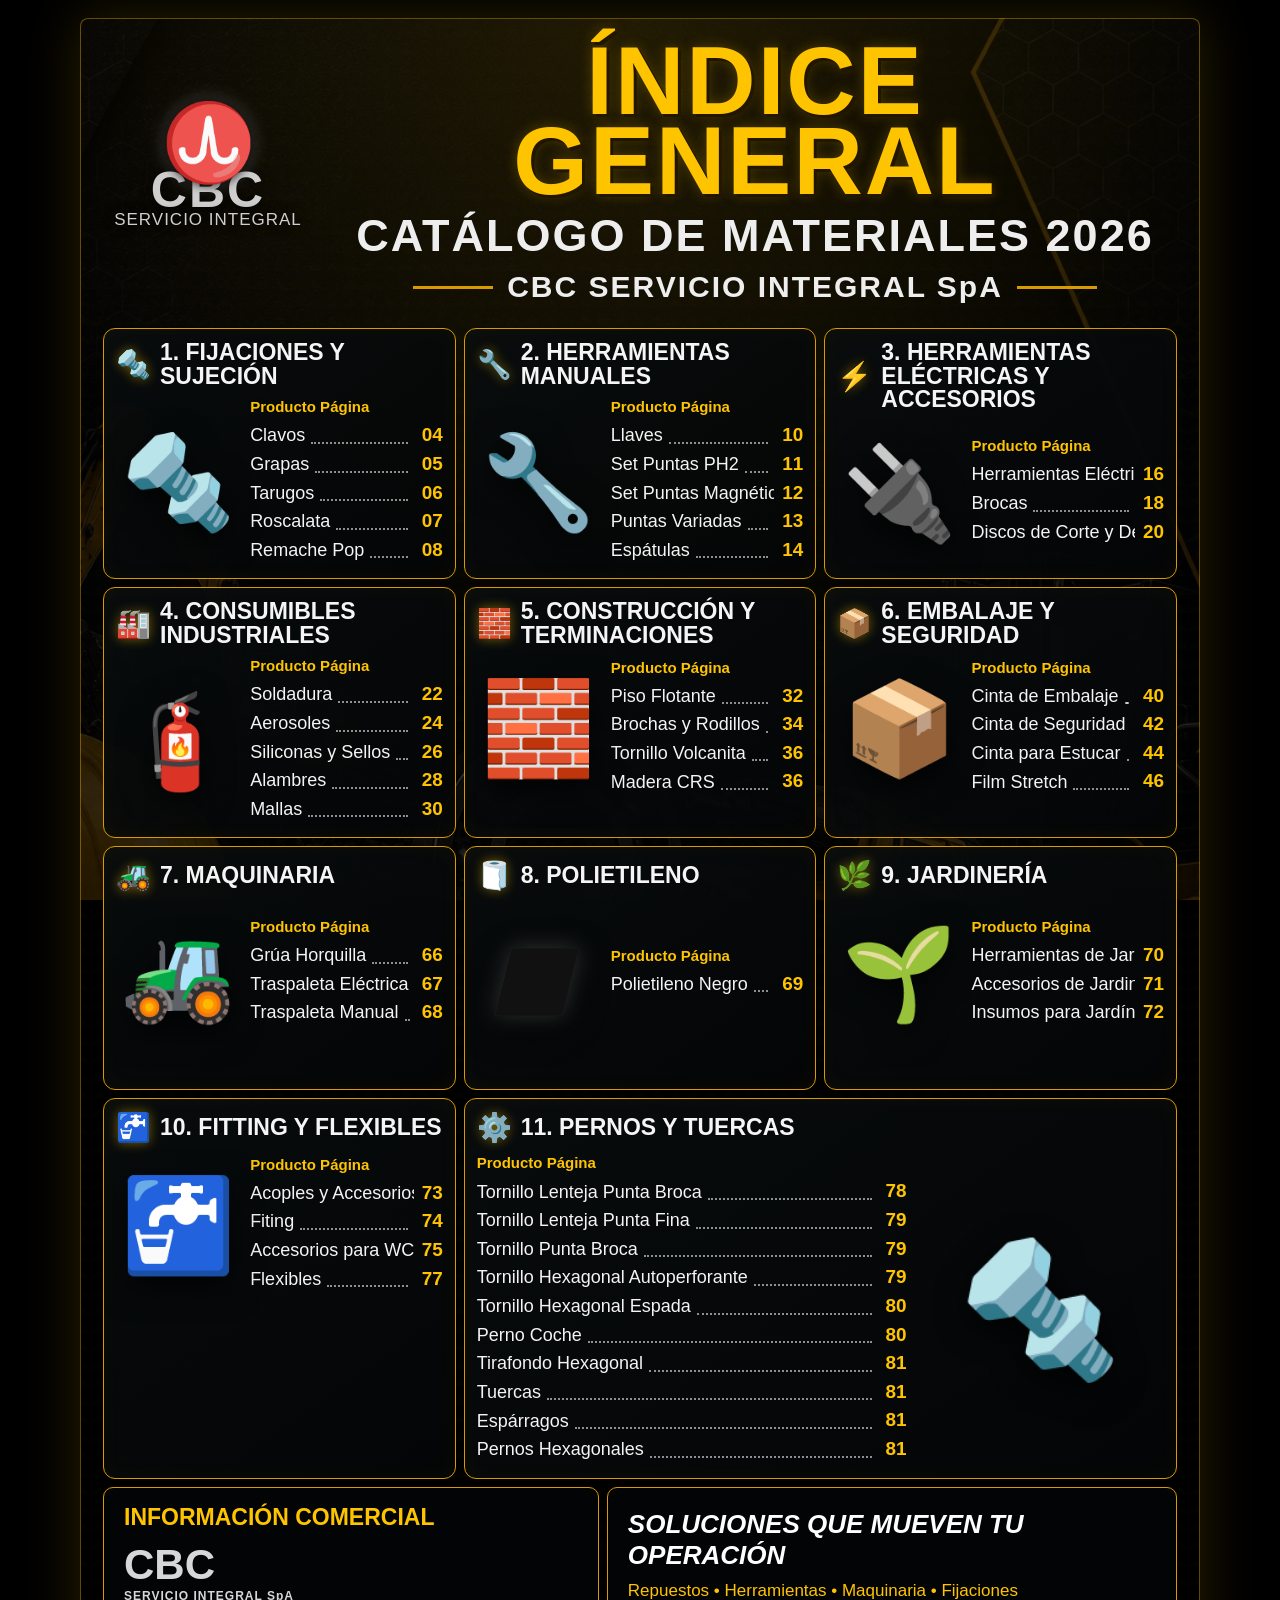
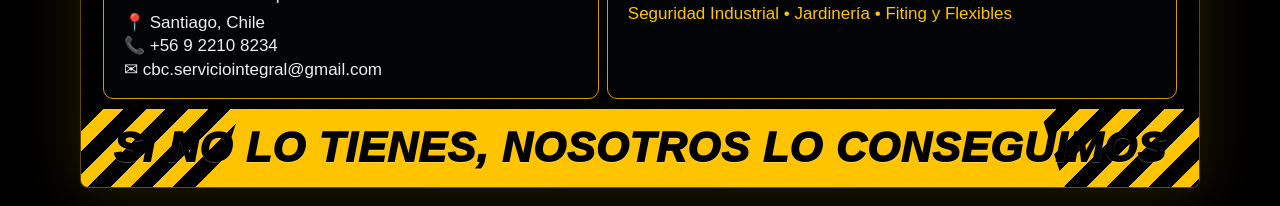
==== pages/catalogo.html @ bb10f145 "primera version cbc" ====
<!DOCTYPE html>
<html lang="es">
<head>
  <meta charset="UTF-8" />
  <meta name="viewport" content="width=device-width, initial-scale=1.0" />
  <title>Índice General | Catálogo CBC</title>
  <link rel="stylesheet" href="../css/catalogo.css" />
</head>
<body>
  <main class="catalog-shell">
    <header class="catalog-header">
      <div class="logo-box">
        <div class="ram">♈</div>
        <strong>CBC</strong>
        <span>SERVICIO INTEGRAL</span>
      </div>
      <div class="title-box">
        <h1>ÍNDICE GENERAL</h1>
        <h2>CATÁLOGO DE MATERIALES 2026</h2>
        <p>CBC SERVICIO INTEGRAL SpA</p>
      </div>
    </header>

    <section class="catalog-grid" aria-label="Índice general de materiales CBC">
      <article class="catalog-card">
        <div class="card-head"><span class="icon">🔩</span><h3>1. FIJACIONES Y SUJECIÓN</h3></div>
        <div class="card-body">
          <div class="visual nails"></div>
          <ul>
            <li><span>Clavos</span><b>04</b></li>
            <li><span>Grapas</span><b>05</b></li>
            <li><span>Tarugos</span><b>06</b></li>
            <li><span>Roscalata</span><b>07</b></li>
            <li><span>Remache Pop</span><b>08</b></li>
          </ul>
        </div>
      </article>

      <article class="catalog-card">
        <div class="card-head"><span class="icon">🔧</span><h3>2. HERRAMIENTAS MANUALES</h3></div>
        <div class="card-body">
          <div class="visual tools"></div>
          <ul>
            <li><span>Llaves</span><b>10</b></li>
            <li><span>Set Puntas PH2</span><b>11</b></li>
            <li><span>Set Puntas Magnéticas</span><b>12</b></li>
            <li><span>Puntas Variadas</span><b>13</b></li>
            <li><span>Espátulas</span><b>14</b></li>
          </ul>
        </div>
      </article>

      <article class="catalog-card">
        <div class="card-head"><span class="icon">⚡</span><h3>3. HERRAMIENTAS ELÉCTRICAS Y ACCESORIOS</h3></div>
        <div class="card-body">
          <div class="visual drill"></div>
          <ul>
            <li><span>Herramientas Eléctricas</span><b>16</b></li>
            <li><span>Brocas</span><b>18</b></li>
            <li><span>Discos de Corte y Desbaste</span><b>20</b></li>
          </ul>
        </div>
      </article>

      <article class="catalog-card">
        <div class="card-head"><span class="icon">🏭</span><h3>4. CONSUMIBLES INDUSTRIALES</h3></div>
        <div class="card-body">
          <div class="visual consumibles"></div>
          <ul>
            <li><span>Soldadura</span><b>22</b></li>
            <li><span>Aerosoles</span><b>24</b></li>
            <li><span>Siliconas y Sellos</span><b>26</b></li>
            <li><span>Alambres</span><b>28</b></li>
            <li><span>Mallas</span><b>30</b></li>
          </ul>
        </div>
      </article>

      <article class="catalog-card">
        <div class="card-head"><span class="icon">🧱</span><h3>5. CONSTRUCCIÓN Y TERMINACIONES</h3></div>
        <div class="card-body">
          <div class="visual construction"></div>
          <ul>
            <li><span>Piso Flotante</span><b>32</b></li>
            <li><span>Brochas y Rodillos</span><b>34</b></li>
            <li><span>Tornillo Volcanita</span><b>36</b></li>
            <li><span>Madera CRS</span><b>36</b></li>
          </ul>
        </div>
      </article>

      <article class="catalog-card">
        <div class="card-head"><span class="icon">📦</span><h3>6. EMBALAJE Y SEGURIDAD</h3></div>
        <div class="card-body">
          <div class="visual package"></div>
          <ul>
            <li><span>Cinta de Embalaje</span><b>40</b></li>
            <li><span>Cinta de Seguridad</span><b>42</b></li>
            <li><span>Cinta para Estucar</span><b>44</b></li>
            <li><span>Film Stretch</span><b>46</b></li>
          </ul>
        </div>
      </article>

      <article class="catalog-card">
        <div class="card-head"><span class="icon">🚜</span><h3>7. MAQUINARIA</h3></div>
        <div class="card-body">
          <div class="visual machine"></div>
          <ul>
            <li><span>Grúa Horquilla</span><b>66</b></li>
            <li><span>Traspaleta Eléctrica</span><b>67</b></li>
            <li><span>Traspaleta Manual</span><b>68</b></li>
          </ul>
        </div>
      </article>

      <article class="catalog-card">
        <div class="card-head"><span class="icon">🧻</span><h3>8. POLIETILENO</h3></div>
        <div class="card-body">
          <div class="visual polietileno"></div>
          <ul>
            <li><span>Polietileno Negro</span><b>69</b></li>
          </ul>
        </div>
      </article>

      <article class="catalog-card">
        <div class="card-head"><span class="icon">🌿</span><h3>9. JARDINERÍA</h3></div>
        <div class="card-body">
          <div class="visual garden"></div>
          <ul>
            <li><span>Herramientas de Jardinería</span><b>70</b></li>
            <li><span>Accesorios de Jardinería</span><b>71</b></li>
            <li><span>Insumos para Jardín</span><b>72</b></li>
          </ul>
        </div>
      </article>

      <article class="catalog-card wide-left">
        <div class="card-head"><span class="icon">🚰</span><h3>10. FITTING Y FLEXIBLES</h3></div>
        <div class="card-body">
          <div class="visual fitting"></div>
          <ul>
            <li><span>Acoples y Accesorios</span><b>73</b></li>
            <li><span>Fiting</span><b>74</b></li>
            <li><span>Accesorios para WC</span><b>75</b></li>
            <li><span>Flexibles</span><b>77</b></li>
          </ul>
        </div>
      </article>

      <article class="catalog-card wide-right">
        <div class="card-head"><span class="icon">⚙️</span><h3>11. PERNOS Y TUERCAS</h3></div>
        <div class="card-body nuts-layout">
          <ul>
            <li><span>Tornillo Lenteja Punta Broca</span><b>78</b></li>
            <li><span>Tornillo Lenteja Punta Fina</span><b>79</b></li>
            <li><span>Tornillo Punta Broca</span><b>79</b></li>
            <li><span>Tornillo Hexagonal Autoperforante</span><b>79</b></li>
            <li><span>Tornillo Hexagonal Espada</span><b>80</b></li>
            <li><span>Perno Coche</span><b>80</b></li>
            <li><span>Tirafondo Hexagonal</span><b>81</b></li>
            <li><span>Tuercas</span><b>81</b></li>
            <li><span>Espárragos</span><b>81</b></li>
            <li><span>Pernos Hexagonales</span><b>81</b></li>
          </ul>
          <div class="visual nuts"></div>
        </div>
      </article>
    </section>

    <footer class="catalog-footer">
      <div class="commercial">
        <strong>INFORMACIÓN COMERCIAL</strong>
        <div class="footer-brand">CBC <span>SERVICIO INTEGRAL SpA</span></div>
        <p>📍 Santiago, Chile<br>📞 +56 9 2210 8234<br>✉ cbc.serviciointegral@gmail.com</p>
      </div>
      <div class="slogan-box">
        <h4>SOLUCIONES QUE MUEVEN TU OPERACIÓN</h4>
        <p>Repuestos • Herramientas • Maquinaria • Fijaciones<br>Seguridad Industrial • Jardinería • Fiting y Flexibles</p>
      </div>
    </footer>
    <div class="bottom-strip">SI NO LO TIENES, NOSOTROS LO CONSEGUIMOS</div>
  </main>

  <script src="../js/catalogo.js"></script>
</body>
</html>
---- css/catalogo.css ----
*{box-sizing:border-box}html{scroll-behavior:smooth}body{margin:0;background:#000;color:#fff;font-family:'Arial Narrow',Arial,Helvetica,sans-serif;min-height:100vh;padding:18px}.catalog-shell{width:min(1120px,100%);margin:auto;position:relative;overflow:hidden;padding:22px;border:1px solid rgba(255,195,0,.38);background:radial-gradient(circle at 50% 0,rgba(255,195,0,.12),transparent 36%),linear-gradient(rgba(0,0,0,.78),rgba(0,0,0,.78)),url('../img/fondo-cbc.jpeg') center/cover fixed;border-radius:8px;box-shadow:0 0 55px rgba(255,196,0,.16)}.catalog-shell:before{content:"";position:absolute;inset:0;background-image:linear-gradient(45deg,rgba(255,195,0,.045) 25%,transparent 25%),linear-gradient(-45deg,rgba(255,195,0,.04) 25%,transparent 25%);background-size:18px 18px;opacity:.25;pointer-events:none}.catalog-header{position:relative;z-index:1;display:grid;grid-template-columns:210px 1fr;align-items:center;gap:20px;margin-bottom:24px}.logo-box{text-align:center;color:#cfcfcf;text-shadow:0 0 12px #000}.logo-box .ram{font-size:76px;line-height:.72;filter:drop-shadow(0 0 8px rgba(255,255,255,.25));transform:rotate(180deg)}.logo-box strong{display:block;font-size:50px;line-height:.8;letter-spacing:2px}.logo-box span{display:block;font-size:17px;letter-spacing:1px}.title-box{text-align:center}.title-box h1{margin:0;color:#ffc400;font-size:clamp(48px,8vw,96px);line-height:.83;letter-spacing:2px;text-shadow:3px 3px 0 #231600,0 0 14px rgba(255,196,0,.25)}.title-box h2{margin:10px 0 0;font-size:clamp(25px,4vw,45px);letter-spacing:2px;color:#eee}.title-box p{display:inline-block;margin:8px 0 0;color:#eee;font-weight:900;font-size:clamp(17px,2.5vw,30px);letter-spacing:2px;position:relative}.title-box p:before,.title-box p:after{content:"";display:inline-block;width:80px;height:3px;background:#d99a00;margin:0 14px 8px}.catalog-grid{position:relative;z-index:1;display:grid;grid-template-columns:repeat(3,1fr);gap:8px}.catalog-card{min-height:244px;border:1.7px solid #d99a00;border-radius:12px;background:linear-gradient(145deg,rgba(8,12,13,.96),rgba(4,5,6,.92));padding:12px;box-shadow:inset 0 0 22px rgba(255,196,0,.035),0 0 0 rgba(255,196,0,0);opacity:0;transform:translateY(18px) scale(.985);transition:.55s ease;overflow:hidden;position:relative}.catalog-card.show{opacity:1;transform:none}.catalog-card:hover{transform:translateY(-6px) scale(1.012);box-shadow:0 14px 40px rgba(255,196,0,.18),inset 0 0 28px rgba(255,196,0,.06)}.card-head{display:flex;align-items:center;gap:9px;margin-bottom:10px}.icon{font-size:28px;color:#ffc400;filter:drop-shadow(0 0 6px rgba(255,196,0,.45))}.card-head h3{margin:0;font-size:clamp(17px,2.1vw,23px);line-height:1.02;color:#f5f5f5;text-transform:uppercase}.card-body{display:grid;grid-template-columns:38% 1fr;gap:10px;align-items:center}.catalog-card ul{list-style:none;margin:0;padding:0}.catalog-card ul:before{content:"Producto                              Página";display:block;color:#ffc400;font-weight:900;font-size:15px;margin-bottom:8px}.catalog-card li{display:grid;grid-template-columns:1fr auto;gap:8px;align-items:end;font-size:clamp(13px,1.45vw,18px);line-height:1.25;margin:5px 0;color:#f4f4f4}.catalog-card li span{display:flex;align-items:end;white-space:nowrap;overflow:hidden}.catalog-card li span:after{content:"";height:1px;border-bottom:2px dotted rgba(255,255,255,.55);flex:1;margin:0 6px 3px}.catalog-card li b{color:#ffc400;font-size:1.05em}.visual{min-height:142px;position:relative;display:grid;place-items:center;filter:drop-shadow(0 10px 16px rgba(0,0,0,.75))}.visual:before{font-size:92px;line-height:1}.nails:before{content:"🔩"}.tools:before{content:"🔧"}.drill:before{content:"🔌"}.consumibles:before{content:"🧯"}.construction:before{content:"🧱"}.package:before{content:"📦"}.machine:before{content:"🚜"}.polietileno:before{content:"◼";font-size:104px;color:#111;text-shadow:0 0 0 #333,0 0 22px rgba(255,255,255,.18);transform:skewX(-14deg)}.garden:before{content:"🌱"}.fitting:before{content:"🚰"}.nuts:before{content:"🔩";font-size:132px}.wide-left{grid-column:span 1}.wide-right{grid-column:span 2}.nuts-layout{grid-template-columns:1fr 36%}.catalog-footer{position:relative;z-index:1;display:grid;grid-template-columns:1fr 1.15fr;gap:8px;margin-top:8px}.commercial,.slogan-box{border:1.7px solid #d99a00;border-radius:10px;background:rgba(4,5,6,.94);padding:16px 20px;min-height:132px}.commercial strong{display:block;color:#ffc400;font-size:23px;margin-bottom:10px}.footer-brand{font-size:42px;font-weight:900;color:#d7d7d7}.footer-brand span{display:block;font-size:12px;letter-spacing:1px}.commercial p,.slogan-box p{margin:8px 0 0;color:#eee;font-size:17px;line-height:1.4}.slogan-box h4{margin:5px 0 8px;font-size:26px;font-style:italic}.slogan-box p{color:#ffc400}.bottom-strip{position:relative;z-index:1;margin:10px -22px -22px;padding:15px 20px;text-align:center;background:repeating-linear-gradient(135deg,#000 0,#000 16px,#ffc400 16px,#ffc400 30px);color:#000;font-size:clamp(22px,4vw,42px);font-weight:1000;font-style:italic;letter-spacing:1px;text-shadow:0 1px 0 rgba(255,255,255,.25)}.bottom-strip:before{content:"";display:block;position:absolute;inset:0 12%;background:#ffc400;z-index:-1;clip-path:polygon(3% 0,97% 0,100% 100%,0 100%)}@media(max-width:900px){body{padding:10px}.catalog-shell{padding:14px}.catalog-header{grid-template-columns:1fr}.logo-box .ram{font-size:54px}.logo-box strong{font-size:38px}.title-box p:before,.title-box p:after{width:34px}.catalog-grid{grid-template-columns:1fr 1fr}.wide-right{grid-column:span 2}.catalog-card{min-height:220px}.catalog-footer{grid-template-columns:1fr}.bottom-strip{margin:10px -14px -14px}}@media(max-width:560px){body{padding:0}.catalog-shell{border-radius:0;border-left:0;border-right:0;padding:10px}.catalog-grid{grid-template-columns:1fr;gap:10px}.wide-right{grid-column:span 1}.card-body,.nuts-layout{grid-template-columns:112px 1fr}.visual{min-height:112px}.visual:before{font-size:72px}.nuts:before{font-size:82px}.catalog-card{padding:10px;min-height:auto}.card-head h3{font-size:18px}.catalog-card li{font-size:13.5px}.catalog-card ul:before{font-size:13px}.title-box h1{font-size:44px}.title-box h2{font-size:22px}.commercial,.slogan-box{padding:12px}.bottom-strip{font-size:22px;margin:10px -10px -10px}.bottom-strip:before{inset:0 4%}}@media(max-width:350px){.card-body,.nuts-layout{grid-template-columns:1fr}.visual{min-height:82px}.visual:before{font-size:58px}.catalog-card li{font-size:12.5px}.title-box h1{font-size:36px}.title-box h2{font-size:18px}}
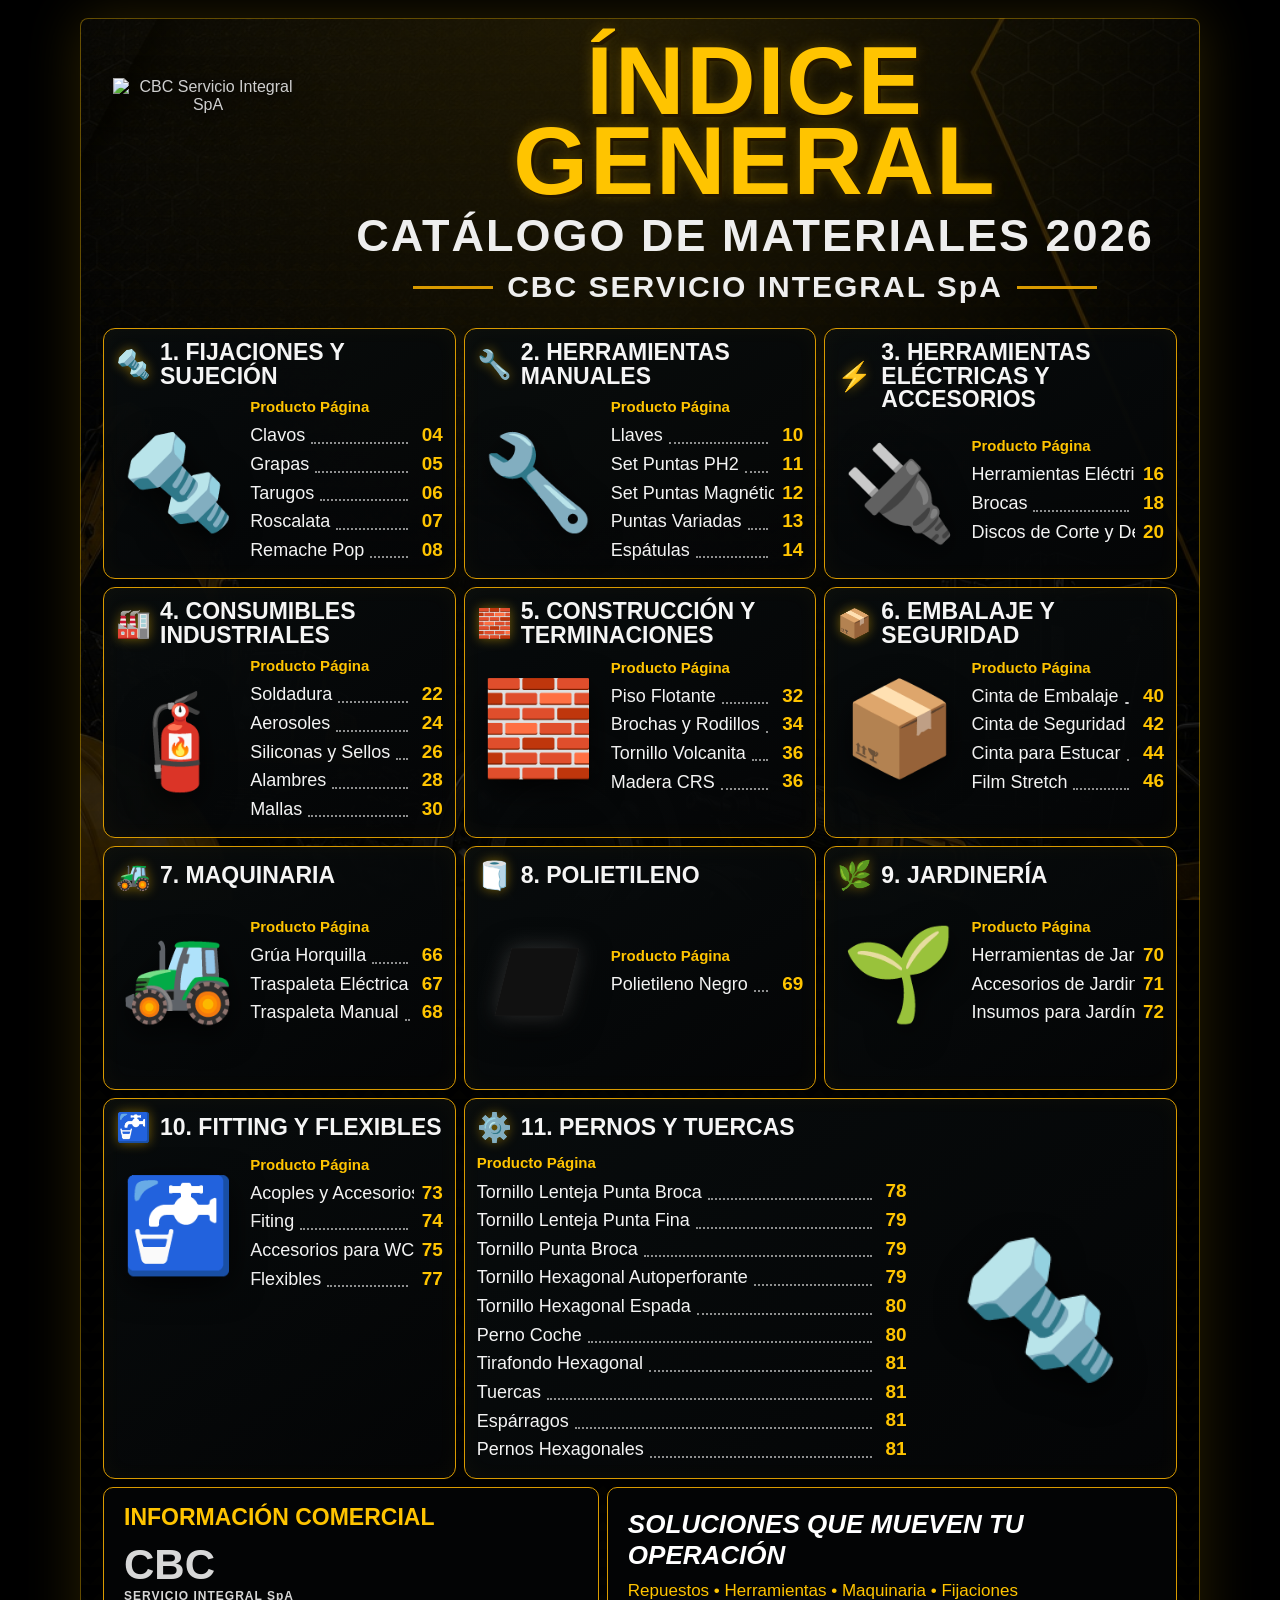
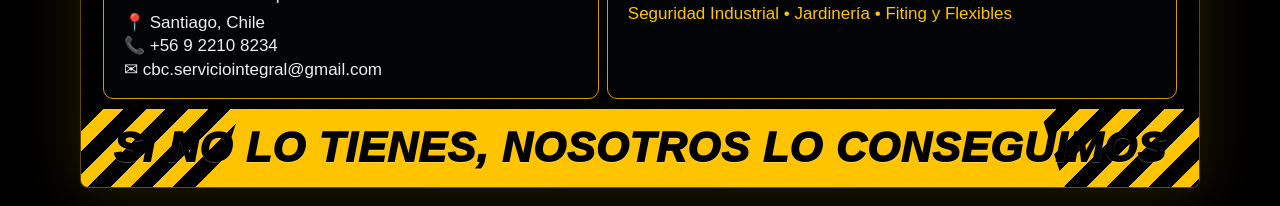
==== commit 8202c5df: "Actualizacion clientes cbc" ====
--- a/pages/catalogo.html
+++ b/pages/catalogo.html
@@ -9,11 +9,7 @@
 <body>
   <main class="catalog-shell">
     <header class="catalog-header">
-      <div class="logo-box">
-        <div class="ram">♈</div>
-        <strong>CBC</strong>
-        <span>SERVICIO INTEGRAL</span>
-      </div>
+      <div class="logo-box"><img src="../img/cbc_servicio_integral.svg" alt="CBC Servicio Integral SpA"></div>
       <div class="title-box">
         <h1>ÍNDICE GENERAL</h1>
         <h2>CATÁLOGO DE MATERIALES 2026</h2>
--- a/css/catalogo.css
+++ b/css/catalogo.css
@@ -1 +1,3 @@
 *{box-sizing:border-box}html{scroll-behavior:smooth}body{margin:0;background:#000;color:#fff;font-family:'Arial Narrow',Arial,Helvetica,sans-serif;min-height:100vh;padding:18px}.catalog-shell{width:min(1120px,100%);margin:auto;position:relative;overflow:hidden;padding:22px;border:1px solid rgba(255,195,0,.38);background:radial-gradient(circle at 50% 0,rgba(255,195,0,.12),transparent 36%),linear-gradient(rgba(0,0,0,.78),rgba(0,0,0,.78)),url('../img/fondo-cbc.jpeg') center/cover fixed;border-radius:8px;box-shadow:0 0 55px rgba(255,196,0,.16)}.catalog-shell:before{content:"";position:absolute;inset:0;background-image:linear-gradient(45deg,rgba(255,195,0,.045) 25%,transparent 25%),linear-gradient(-45deg,rgba(255,195,0,.04) 25%,transparent 25%);background-size:18px 18px;opacity:.25;pointer-events:none}.catalog-header{position:relative;z-index:1;display:grid;grid-template-columns:210px 1fr;align-items:center;gap:20px;margin-bottom:24px}.logo-box{text-align:center;color:#cfcfcf;text-shadow:0 0 12px #000}.logo-box .ram{font-size:76px;line-height:.72;filter:drop-shadow(0 0 8px rgba(255,255,255,.25));transform:rotate(180deg)}.logo-box strong{display:block;font-size:50px;line-height:.8;letter-spacing:2px}.logo-box span{display:block;font-size:17px;letter-spacing:1px}.title-box{text-align:center}.title-box h1{margin:0;color:#ffc400;font-size:clamp(48px,8vw,96px);line-height:.83;letter-spacing:2px;text-shadow:3px 3px 0 #231600,0 0 14px rgba(255,196,0,.25)}.title-box h2{margin:10px 0 0;font-size:clamp(25px,4vw,45px);letter-spacing:2px;color:#eee}.title-box p{display:inline-block;margin:8px 0 0;color:#eee;font-weight:900;font-size:clamp(17px,2.5vw,30px);letter-spacing:2px;position:relative}.title-box p:before,.title-box p:after{content:"";display:inline-block;width:80px;height:3px;background:#d99a00;margin:0 14px 8px}.catalog-grid{position:relative;z-index:1;display:grid;grid-template-columns:repeat(3,1fr);gap:8px}.catalog-card{min-height:244px;border:1.7px solid #d99a00;border-radius:12px;background:linear-gradient(145deg,rgba(8,12,13,.96),rgba(4,5,6,.92));padding:12px;box-shadow:inset 0 0 22px rgba(255,196,0,.035),0 0 0 rgba(255,196,0,0);opacity:0;transform:translateY(18px) scale(.985);transition:.55s ease;overflow:hidden;position:relative}.catalog-card.show{opacity:1;transform:none}.catalog-card:hover{transform:translateY(-6px) scale(1.012);box-shadow:0 14px 40px rgba(255,196,0,.18),inset 0 0 28px rgba(255,196,0,.06)}.card-head{display:flex;align-items:center;gap:9px;margin-bottom:10px}.icon{font-size:28px;color:#ffc400;filter:drop-shadow(0 0 6px rgba(255,196,0,.45))}.card-head h3{margin:0;font-size:clamp(17px,2.1vw,23px);line-height:1.02;color:#f5f5f5;text-transform:uppercase}.card-body{display:grid;grid-template-columns:38% 1fr;gap:10px;align-items:center}.catalog-card ul{list-style:none;margin:0;padding:0}.catalog-card ul:before{content:"Producto                              Página";display:block;color:#ffc400;font-weight:900;font-size:15px;margin-bottom:8px}.catalog-card li{display:grid;grid-template-columns:1fr auto;gap:8px;align-items:end;font-size:clamp(13px,1.45vw,18px);line-height:1.25;margin:5px 0;color:#f4f4f4}.catalog-card li span{display:flex;align-items:end;white-space:nowrap;overflow:hidden}.catalog-card li span:after{content:"";height:1px;border-bottom:2px dotted rgba(255,255,255,.55);flex:1;margin:0 6px 3px}.catalog-card li b{color:#ffc400;font-size:1.05em}.visual{min-height:142px;position:relative;display:grid;place-items:center;filter:drop-shadow(0 10px 16px rgba(0,0,0,.75))}.visual:before{font-size:92px;line-height:1}.nails:before{content:"🔩"}.tools:before{content:"🔧"}.drill:before{content:"🔌"}.consumibles:before{content:"🧯"}.construction:before{content:"🧱"}.package:before{content:"📦"}.machine:before{content:"🚜"}.polietileno:before{content:"◼";font-size:104px;color:#111;text-shadow:0 0 0 #333,0 0 22px rgba(255,255,255,.18);transform:skewX(-14deg)}.garden:before{content:"🌱"}.fitting:before{content:"🚰"}.nuts:before{content:"🔩";font-size:132px}.wide-left{grid-column:span 1}.wide-right{grid-column:span 2}.nuts-layout{grid-template-columns:1fr 36%}.catalog-footer{position:relative;z-index:1;display:grid;grid-template-columns:1fr 1.15fr;gap:8px;margin-top:8px}.commercial,.slogan-box{border:1.7px solid #d99a00;border-radius:10px;background:rgba(4,5,6,.94);padding:16px 20px;min-height:132px}.commercial strong{display:block;color:#ffc400;font-size:23px;margin-bottom:10px}.footer-brand{font-size:42px;font-weight:900;color:#d7d7d7}.footer-brand span{display:block;font-size:12px;letter-spacing:1px}.commercial p,.slogan-box p{margin:8px 0 0;color:#eee;font-size:17px;line-height:1.4}.slogan-box h4{margin:5px 0 8px;font-size:26px;font-style:italic}.slogan-box p{color:#ffc400}.bottom-strip{position:relative;z-index:1;margin:10px -22px -22px;padding:15px 20px;text-align:center;background:repeating-linear-gradient(135deg,#000 0,#000 16px,#ffc400 16px,#ffc400 30px);color:#000;font-size:clamp(22px,4vw,42px);font-weight:1000;font-style:italic;letter-spacing:1px;text-shadow:0 1px 0 rgba(255,255,255,.25)}.bottom-strip:before{content:"";display:block;position:absolute;inset:0 12%;background:#ffc400;z-index:-1;clip-path:polygon(3% 0,97% 0,100% 100%,0 100%)}@media(max-width:900px){body{padding:10px}.catalog-shell{padding:14px}.catalog-header{grid-template-columns:1fr}.logo-box .ram{font-size:54px}.logo-box strong{font-size:38px}.title-box p:before,.title-box p:after{width:34px}.catalog-grid{grid-template-columns:1fr 1fr}.wide-right{grid-column:span 2}.catalog-card{min-height:220px}.catalog-footer{grid-template-columns:1fr}.bottom-strip{margin:10px -14px -14px}}@media(max-width:560px){body{padding:0}.catalog-shell{border-radius:0;border-left:0;border-right:0;padding:10px}.catalog-grid{grid-template-columns:1fr;gap:10px}.wide-right{grid-column:span 1}.card-body,.nuts-layout{grid-template-columns:112px 1fr}.visual{min-height:112px}.visual:before{font-size:72px}.nuts:before{font-size:82px}.catalog-card{padding:10px;min-height:auto}.card-head h3{font-size:18px}.catalog-card li{font-size:13.5px}.catalog-card ul:before{font-size:13px}.title-box h1{font-size:44px}.title-box h2{font-size:22px}.commercial,.slogan-box{padding:12px}.bottom-strip{font-size:22px;margin:10px -10px -10px}.bottom-strip:before{inset:0 4%}}@media(max-width:350px){.card-body,.nuts-layout{grid-template-columns:1fr}.visual{min-height:82px}.visual:before{font-size:58px}.catalog-card li{font-size:12.5px}.title-box h1{font-size:36px}.title-box h2{font-size:18px}}
+
+.logo-box{display:flex;align-items:center;justify-content:center}.logo-box img{display:block;width:190px;max-width:100%;height:190px;object-fit:contain;filter:drop-shadow(0 8px 14px rgba(0,0,0,.7))}@media(max-width:900px){.logo-box img{width:150px;height:150px}}@media(max-width:560px){.logo-box img{width:125px;height:125px}}
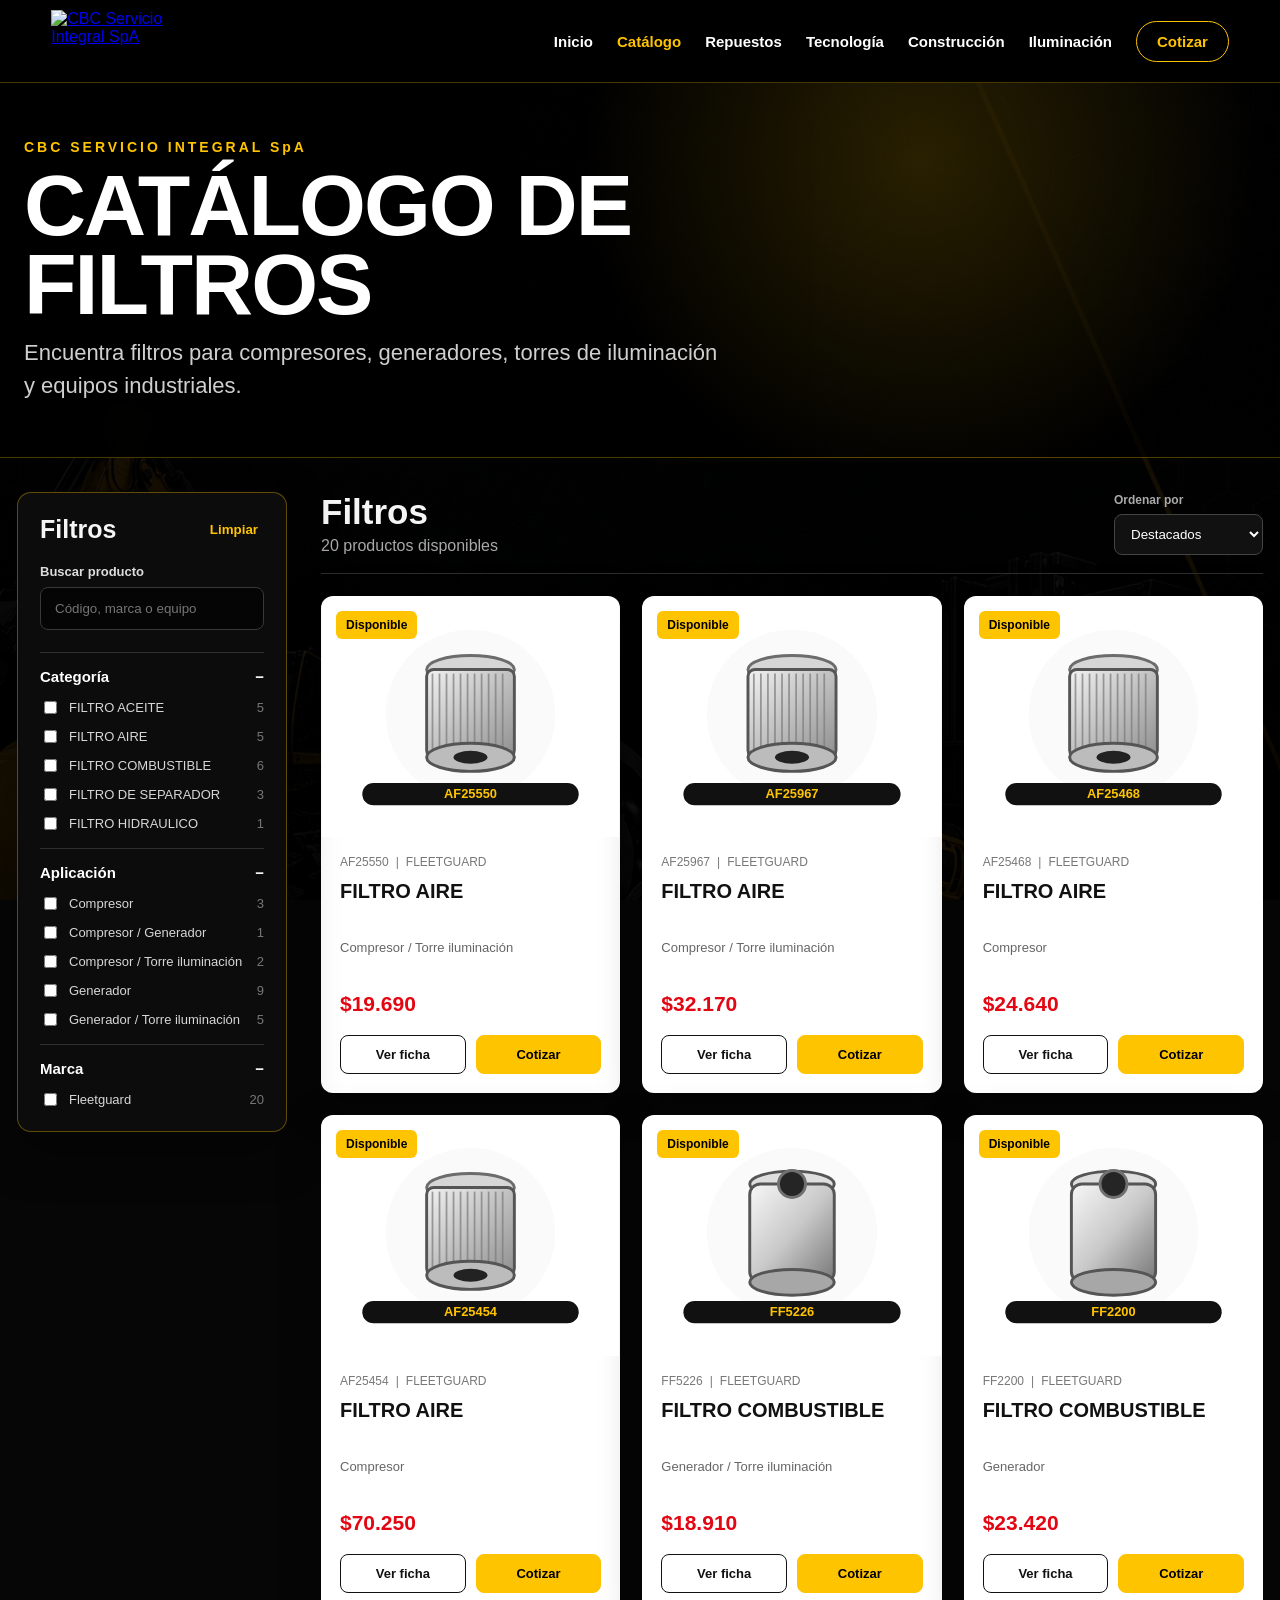
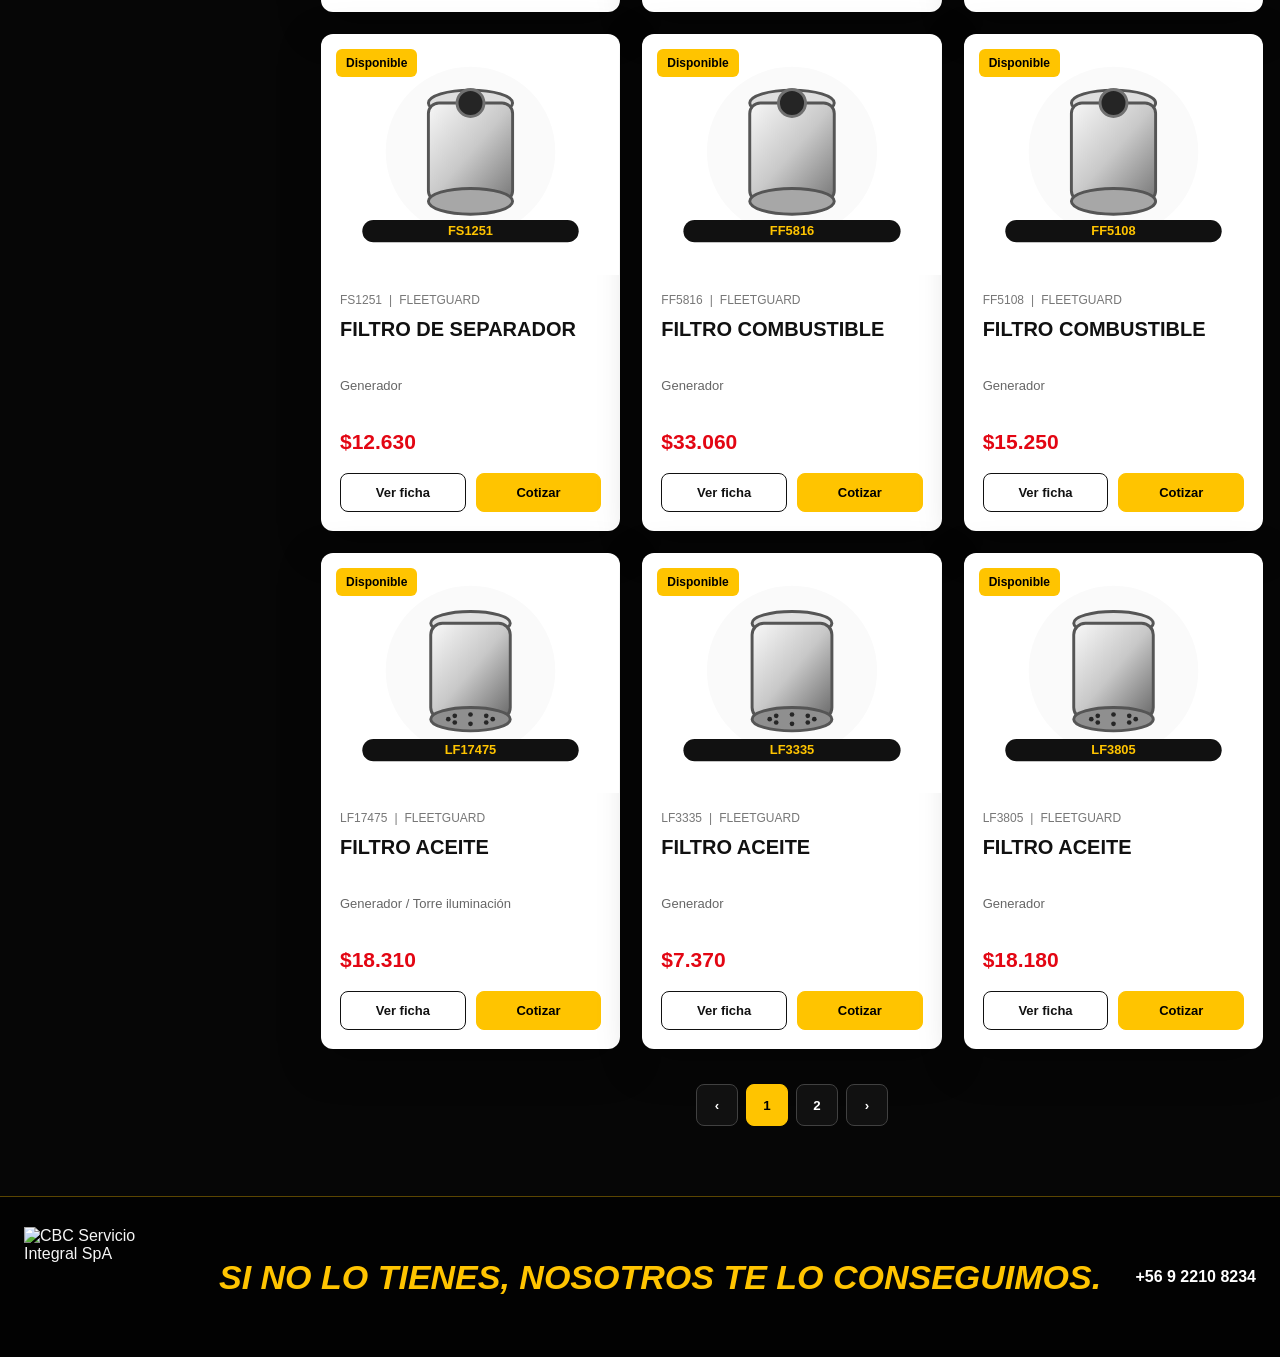
==== commit ba1221be: "Actualizacion Catalogos" ====
--- a/pages/catalogo.html
+++ b/pages/catalogo.html
@@ -1,183 +1,114 @@
 <!DOCTYPE html>
 <html lang="es">
 <head>
-  <meta charset="UTF-8" />
-  <meta name="viewport" content="width=device-width, initial-scale=1.0" />
-  <title>Índice General | Catálogo CBC</title>
-  <link rel="stylesheet" href="../css/catalogo.css" />
+  <meta charset="UTF-8">
+  <meta name="viewport" content="width=device-width, initial-scale=1.0">
+  <meta name="description" content="Catálogo de filtros CBC Servicio Integral SpA">
+  <title>Catálogo de Filtros | CBC Servicio Integral SpA</title>
+  <link rel="stylesheet" href="../css/catalogo.css">
 </head>
 <body>
-  <main class="catalog-shell">
-    <header class="catalog-header">
-      <div class="logo-box"><img src="../img/cbc_servicio_integral.svg" alt="CBC Servicio Integral SpA"></div>
-      <div class="title-box">
-        <h1>ÍNDICE GENERAL</h1>
-        <h2>CATÁLOGO DE MATERIALES 2026</h2>
-        <p>CBC SERVICIO INTEGRAL SpA</p>
+  <header class="site-header">
+    <a class="brand" href="../index.html" aria-label="Volver al inicio">
+      <img src="../img/cbc_servicio_integral.svg" alt="CBC Servicio Integral SpA">
+    </a>
+    <button class="menu-toggle" aria-label="Abrir menú" aria-expanded="false">☰</button>
+    <nav class="main-nav">
+      <a href="../index.html">Inicio</a>
+      <a class="active" href="catalogo.html">Catálogo</a>
+      <a href="repuestos.html">Repuestos</a>
+      <a href="tecnologia.html">Tecnología</a>
+      <a href="construccion.html">Construcción</a>
+      <a href="iluminacion.html">Iluminación</a>
+      <a class="quote-link" href="https://wa.me/56922108234?text=Hola%2C%20necesito%20una%20cotizaci%C3%B3n%20de%20CBC" target="_blank" rel="noopener">Cotizar</a>
+    </nav>
+  </header>
+
+  <section class="catalog-hero">
+    <div>
+      <span class="eyebrow">CBC SERVICIO INTEGRAL SpA</span>
+      <h1>CATÁLOGO DE FILTROS</h1>
+      <p>Encuentra filtros para compresores, generadores, torres de iluminación y equipos industriales.</p>
+    </div>
+  </section>
+
+  <main class="catalog-layout">
+    <aside class="filters-panel">
+      <div class="filters-heading">
+        <h2>Filtros</h2>
+        <button id="clearFilters" type="button">Limpiar</button>
       </div>
-    </header>
 
-    <section class="catalog-grid" aria-label="Índice general de materiales CBC">
-      <article class="catalog-card">
-        <div class="card-head"><span class="icon">🔩</span><h3>1. FIJACIONES Y SUJECIÓN</h3></div>
-        <div class="card-body">
-          <div class="visual nails"></div>
-          <ul>
-            <li><span>Clavos</span><b>04</b></li>
-            <li><span>Grapas</span><b>05</b></li>
-            <li><span>Tarugos</span><b>06</b></li>
-            <li><span>Roscalata</span><b>07</b></li>
-            <li><span>Remache Pop</span><b>08</b></li>
-          </ul>
+      <label class="search-box">
+        <span>Buscar producto</span>
+        <input id="searchInput" type="search" placeholder="Código, marca o equipo">
+      </label>
+
+      <section class="filter-group">
+        <button class="filter-title" type="button" aria-expanded="true">Categoría <span>−</span></button>
+        <div id="categoryFilters" class="filter-options"></div>
+      </section>
+
+      <section class="filter-group">
+        <button class="filter-title" type="button" aria-expanded="true">Aplicación <span>−</span></button>
+        <div id="subcategoryFilters" class="filter-options"></div>
+      </section>
+
+      <section class="filter-group">
+        <button class="filter-title" type="button" aria-expanded="true">Marca <span>−</span></button>
+        <div id="brandFilters" class="filter-options"></div>
+      </section>
+    </aside>
+
+    <section class="products-area">
+      <div class="catalog-toolbar">
+        <div>
+          <h2>Filtros</h2>
+          <p id="resultCount">Cargando productos...</p>
         </div>
-      </article>
+        <label class="sort-control">
+          <span>Ordenar por</span>
+          <select id="sortSelect">
+            <option value="featured">Destacados</option>
+            <option value="name-asc">Nombre A–Z</option>
+            <option value="price-asc">Precio menor</option>
+            <option value="price-desc">Precio mayor</option>
+          </select>
+        </label>
+      </div>
 
-      <article class="catalog-card">
-        <div class="card-head"><span class="icon">🔧</span><h3>2. HERRAMIENTAS MANUALES</h3></div>
-        <div class="card-body">
-          <div class="visual tools"></div>
-          <ul>
-            <li><span>Llaves</span><b>10</b></li>
-            <li><span>Set Puntas PH2</span><b>11</b></li>
-            <li><span>Set Puntas Magnéticas</span><b>12</b></li>
-            <li><span>Puntas Variadas</span><b>13</b></li>
-            <li><span>Espátulas</span><b>14</b></li>
-          </ul>
+      <div id="productGrid" class="product-grid" aria-live="polite"></div>
+      <nav id="pagination" class="pagination" aria-label="Paginación del catálogo"></nav>
+    </section>
+  </main>
+
+  <template id="productTemplate">
+    <article class="product-card">
+      <div class="product-image-wrap">
+        <span class="badge badge-stock">Disponible</span>
+        <img class="product-image" alt="" loading="lazy">
+      </div>
+      <div class="product-content">
+        <p class="product-meta"><span class="product-code"></span><span class="separator">|</span><span class="product-brand"></span></p>
+        <h3 class="product-name"></h3>
+        <p class="product-application"></p>
+        <div class="price-row">
+          <strong class="current-price"></strong>
+          <del class="old-price"></del>
         </div>
-      </article>
+        <div class="product-actions">
+          <a class="detail-button" target="_blank" rel="noopener">Ver ficha</a>
+          <a class="quote-button" target="_blank" rel="noopener">Cotizar</a>
+        </div>
+      </div>
+    </article>
+  </template>
 
-      <article class="catalog-card">
-        <div class="card-head"><span class="icon">⚡</span><h3>3. HERRAMIENTAS ELÉCTRICAS Y ACCESORIOS</h3></div>
-        <div class="card-body">
-          <div class="visual drill"></div>
-          <ul>
-            <li><span>Herramientas Eléctricas</span><b>16</b></li>
-            <li><span>Brocas</span><b>18</b></li>
-            <li><span>Discos de Corte y Desbaste</span><b>20</b></li>
-          </ul>
-        </div>
-      </article>
-
-      <article class="catalog-card">
-        <div class="card-head"><span class="icon">🏭</span><h3>4. CONSUMIBLES INDUSTRIALES</h3></div>
-        <div class="card-body">
-          <div class="visual consumibles"></div>
-          <ul>
-            <li><span>Soldadura</span><b>22</b></li>
-            <li><span>Aerosoles</span><b>24</b></li>
-            <li><span>Siliconas y Sellos</span><b>26</b></li>
-            <li><span>Alambres</span><b>28</b></li>
-            <li><span>Mallas</span><b>30</b></li>
-          </ul>
-        </div>
-      </article>
-
-      <article class="catalog-card">
-        <div class="card-head"><span class="icon">🧱</span><h3>5. CONSTRUCCIÓN Y TERMINACIONES</h3></div>
-        <div class="card-body">
-          <div class="visual construction"></div>
-          <ul>
-            <li><span>Piso Flotante</span><b>32</b></li>
-            <li><span>Brochas y Rodillos</span><b>34</b></li>
-            <li><span>Tornillo Volcanita</span><b>36</b></li>
-            <li><span>Madera CRS</span><b>36</b></li>
-          </ul>
-        </div>
-      </article>
-
-      <article class="catalog-card">
-        <div class="card-head"><span class="icon">📦</span><h3>6. EMBALAJE Y SEGURIDAD</h3></div>
-        <div class="card-body">
-          <div class="visual package"></div>
-          <ul>
-            <li><span>Cinta de Embalaje</span><b>40</b></li>
-            <li><span>Cinta de Seguridad</span><b>42</b></li>
-            <li><span>Cinta para Estucar</span><b>44</b></li>
-            <li><span>Film Stretch</span><b>46</b></li>
-          </ul>
-        </div>
-      </article>
-
-      <article class="catalog-card">
-        <div class="card-head"><span class="icon">🚜</span><h3>7. MAQUINARIA</h3></div>
-        <div class="card-body">
-          <div class="visual machine"></div>
-          <ul>
-            <li><span>Grúa Horquilla</span><b>66</b></li>
-            <li><span>Traspaleta Eléctrica</span><b>67</b></li>
-            <li><span>Traspaleta Manual</span><b>68</b></li>
-          </ul>
-        </div>
-      </article>
-
-      <article class="catalog-card">
-        <div class="card-head"><span class="icon">🧻</span><h3>8. POLIETILENO</h3></div>
-        <div class="card-body">
-          <div class="visual polietileno"></div>
-          <ul>
-            <li><span>Polietileno Negro</span><b>69</b></li>
-          </ul>
-        </div>
-      </article>
-
-      <article class="catalog-card">
-        <div class="card-head"><span class="icon">🌿</span><h3>9. JARDINERÍA</h3></div>
-        <div class="card-body">
-          <div class="visual garden"></div>
-          <ul>
-            <li><span>Herramientas de Jardinería</span><b>70</b></li>
-            <li><span>Accesorios de Jardinería</span><b>71</b></li>
-            <li><span>Insumos para Jardín</span><b>72</b></li>
-          </ul>
-        </div>
-      </article>
-
-      <article class="catalog-card wide-left">
-        <div class="card-head"><span class="icon">🚰</span><h3>10. FITTING Y FLEXIBLES</h3></div>
-        <div class="card-body">
-          <div class="visual fitting"></div>
-          <ul>
-            <li><span>Acoples y Accesorios</span><b>73</b></li>
-            <li><span>Fiting</span><b>74</b></li>
-            <li><span>Accesorios para WC</span><b>75</b></li>
-            <li><span>Flexibles</span><b>77</b></li>
-          </ul>
-        </div>
-      </article>
-
-      <article class="catalog-card wide-right">
-        <div class="card-head"><span class="icon">⚙️</span><h3>11. PERNOS Y TUERCAS</h3></div>
-        <div class="card-body nuts-layout">
-          <ul>
-            <li><span>Tornillo Lenteja Punta Broca</span><b>78</b></li>
-            <li><span>Tornillo Lenteja Punta Fina</span><b>79</b></li>
-            <li><span>Tornillo Punta Broca</span><b>79</b></li>
-            <li><span>Tornillo Hexagonal Autoperforante</span><b>79</b></li>
-            <li><span>Tornillo Hexagonal Espada</span><b>80</b></li>
-            <li><span>Perno Coche</span><b>80</b></li>
-            <li><span>Tirafondo Hexagonal</span><b>81</b></li>
-            <li><span>Tuercas</span><b>81</b></li>
-            <li><span>Espárragos</span><b>81</b></li>
-            <li><span>Pernos Hexagonales</span><b>81</b></li>
-          </ul>
-          <div class="visual nuts"></div>
-        </div>
-      </article>
-    </section>
-
-    <footer class="catalog-footer">
-      <div class="commercial">
-        <strong>INFORMACIÓN COMERCIAL</strong>
-        <div class="footer-brand">CBC <span>SERVICIO INTEGRAL SpA</span></div>
-        <p>📍 Santiago, Chile<br>📞 +56 9 2210 8234<br>✉ cbc.serviciointegral@gmail.com</p>
-      </div>
-      <div class="slogan-box">
-        <h4>SOLUCIONES QUE MUEVEN TU OPERACIÓN</h4>
-        <p>Repuestos • Herramientas • Maquinaria • Fijaciones<br>Seguridad Industrial • Jardinería • Fiting y Flexibles</p>
-      </div>
-    </footer>
-    <div class="bottom-strip">SI NO LO TIENES, NOSOTROS LO CONSEGUIMOS</div>
-  </main>
+  <footer class="catalog-footer">
+    <img src="../img/cbc_servicio_integral.svg" alt="CBC Servicio Integral SpA">
+    <p>Si no lo tienes, nosotros te lo conseguimos.</p>
+    <a href="https://wa.me/56922108234" target="_blank" rel="noopener">+56 9 2210 8234</a>
+  </footer>
 
   <script src="../js/catalogo.js"></script>
 </body>
--- a/css/catalogo.css
+++ b/css/catalogo.css
@@ -1,3 +1 @@
-*{box-sizing:border-box}html{scroll-behavior:smooth}body{margin:0;background:#000;color:#fff;font-family:'Arial Narrow',Arial,Helvetica,sans-serif;min-height:100vh;padding:18px}.catalog-shell{width:min(1120px,100%);margin:auto;position:relative;overflow:hidden;padding:22px;border:1px solid rgba(255,195,0,.38);background:radial-gradient(circle at 50% 0,rgba(255,195,0,.12),transparent 36%),linear-gradient(rgba(0,0,0,.78),rgba(0,0,0,.78)),url('../img/fondo-cbc.jpeg') center/cover fixed;border-radius:8px;box-shadow:0 0 55px rgba(255,196,0,.16)}.catalog-shell:before{content:"";position:absolute;inset:0;background-image:linear-gradient(45deg,rgba(255,195,0,.045) 25%,transparent 25%),linear-gradient(-45deg,rgba(255,195,0,.04) 25%,transparent 25%);background-size:18px 18px;opacity:.25;pointer-events:none}.catalog-header{position:relative;z-index:1;display:grid;grid-template-columns:210px 1fr;align-items:center;gap:20px;margin-bottom:24px}.logo-box{text-align:center;color:#cfcfcf;text-shadow:0 0 12px #000}.logo-box .ram{font-size:76px;line-height:.72;filter:drop-shadow(0 0 8px rgba(255,255,255,.25));transform:rotate(180deg)}.logo-box strong{display:block;font-size:50px;line-height:.8;letter-spacing:2px}.logo-box span{display:block;font-size:17px;letter-spacing:1px}.title-box{text-align:center}.title-box h1{margin:0;color:#ffc400;font-size:clamp(48px,8vw,96px);line-height:.83;letter-spacing:2px;text-shadow:3px 3px 0 #231600,0 0 14px rgba(255,196,0,.25)}.title-box h2{margin:10px 0 0;font-size:clamp(25px,4vw,45px);letter-spacing:2px;color:#eee}.title-box p{display:inline-block;margin:8px 0 0;color:#eee;font-weight:900;font-size:clamp(17px,2.5vw,30px);letter-spacing:2px;position:relative}.title-box p:before,.title-box p:after{content:"";display:inline-block;width:80px;height:3px;background:#d99a00;margin:0 14px 8px}.catalog-grid{position:relative;z-index:1;display:grid;grid-template-columns:repeat(3,1fr);gap:8px}.catalog-card{min-height:244px;border:1.7px solid #d99a00;border-radius:12px;background:linear-gradient(145deg,rgba(8,12,13,.96),rgba(4,5,6,.92));padding:12px;box-shadow:inset 0 0 22px rgba(255,196,0,.035),0 0 0 rgba(255,196,0,0);opacity:0;transform:translateY(18px) scale(.985);transition:.55s ease;overflow:hidden;position:relative}.catalog-card.show{opacity:1;transform:none}.catalog-card:hover{transform:translateY(-6px) scale(1.012);box-shadow:0 14px 40px rgba(255,196,0,.18),inset 0 0 28px rgba(255,196,0,.06)}.card-head{display:flex;align-items:center;gap:9px;margin-bottom:10px}.icon{font-size:28px;color:#ffc400;filter:drop-shadow(0 0 6px rgba(255,196,0,.45))}.card-head h3{margin:0;font-size:clamp(17px,2.1vw,23px);line-height:1.02;color:#f5f5f5;text-transform:uppercase}.card-body{display:grid;grid-template-columns:38% 1fr;gap:10px;align-items:center}.catalog-card ul{list-style:none;margin:0;padding:0}.catalog-card ul:before{content:"Producto                              Página";display:block;color:#ffc400;font-weight:900;font-size:15px;margin-bottom:8px}.catalog-card li{display:grid;grid-template-columns:1fr auto;gap:8px;align-items:end;font-size:clamp(13px,1.45vw,18px);line-height:1.25;margin:5px 0;color:#f4f4f4}.catalog-card li span{display:flex;align-items:end;white-space:nowrap;overflow:hidden}.catalog-card li span:after{content:"";height:1px;border-bottom:2px dotted rgba(255,255,255,.55);flex:1;margin:0 6px 3px}.catalog-card li b{color:#ffc400;font-size:1.05em}.visual{min-height:142px;position:relative;display:grid;place-items:center;filter:drop-shadow(0 10px 16px rgba(0,0,0,.75))}.visual:before{font-size:92px;line-height:1}.nails:before{content:"🔩"}.tools:before{content:"🔧"}.drill:before{content:"🔌"}.consumibles:before{content:"🧯"}.construction:before{content:"🧱"}.package:before{content:"📦"}.machine:before{content:"🚜"}.polietileno:before{content:"◼";font-size:104px;color:#111;text-shadow:0 0 0 #333,0 0 22px rgba(255,255,255,.18);transform:skewX(-14deg)}.garden:before{content:"🌱"}.fitting:before{content:"🚰"}.nuts:before{content:"🔩";font-size:132px}.wide-left{grid-column:span 1}.wide-right{grid-column:span 2}.nuts-layout{grid-template-columns:1fr 36%}.catalog-footer{position:relative;z-index:1;display:grid;grid-template-columns:1fr 1.15fr;gap:8px;margin-top:8px}.commercial,.slogan-box{border:1.7px solid #d99a00;border-radius:10px;background:rgba(4,5,6,.94);padding:16px 20px;min-height:132px}.commercial strong{display:block;color:#ffc400;font-size:23px;margin-bottom:10px}.footer-brand{font-size:42px;font-weight:900;color:#d7d7d7}.footer-brand span{display:block;font-size:12px;letter-spacing:1px}.commercial p,.slogan-box p{margin:8px 0 0;color:#eee;font-size:17px;line-height:1.4}.slogan-box h4{margin:5px 0 8px;font-size:26px;font-style:italic}.slogan-box p{color:#ffc400}.bottom-strip{position:relative;z-index:1;margin:10px -22px -22px;padding:15px 20px;text-align:center;background:repeating-linear-gradient(135deg,#000 0,#000 16px,#ffc400 16px,#ffc400 30px);color:#000;font-size:clamp(22px,4vw,42px);font-weight:1000;font-style:italic;letter-spacing:1px;text-shadow:0 1px 0 rgba(255,255,255,.25)}.bottom-strip:before{content:"";display:block;position:absolute;inset:0 12%;background:#ffc400;z-index:-1;clip-path:polygon(3% 0,97% 0,100% 100%,0 100%)}@media(max-width:900px){body{padding:10px}.catalog-shell{padding:14px}.catalog-header{grid-template-columns:1fr}.logo-box .ram{font-size:54px}.logo-box strong{font-size:38px}.title-box p:before,.title-box p:after{width:34px}.catalog-grid{grid-template-columns:1fr 1fr}.wide-right{grid-column:span 2}.catalog-card{min-height:220px}.catalog-footer{grid-template-columns:1fr}.bottom-strip{margin:10px -14px -14px}}@media(max-width:560px){body{padding:0}.catalog-shell{border-radius:0;border-left:0;border-right:0;padding:10px}.catalog-grid{grid-template-columns:1fr;gap:10px}.wide-right{grid-column:span 1}.card-body,.nuts-layout{grid-template-columns:112px 1fr}.visual{min-height:112px}.visual:before{font-size:72px}.nuts:before{font-size:82px}.catalog-card{padding:10px;min-height:auto}.card-head h3{font-size:18px}.catalog-card li{font-size:13.5px}.catalog-card ul:before{font-size:13px}.title-box h1{font-size:44px}.title-box h2{font-size:22px}.commercial,.slogan-box{padding:12px}.bottom-strip{font-size:22px;margin:10px -10px -10px}.bottom-strip:before{inset:0 4%}}@media(max-width:350px){.card-body,.nuts-layout{grid-template-columns:1fr}.visual{min-height:82px}.visual:before{font-size:58px}.catalog-card li{font-size:12.5px}.title-box h1{font-size:36px}.title-box h2{font-size:18px}}
-
-.logo-box{display:flex;align-items:center;justify-content:center}.logo-box img{display:block;width:190px;max-width:100%;height:190px;object-fit:contain;filter:drop-shadow(0 8px 14px rgba(0,0,0,.7))}@media(max-width:900px){.logo-box img{width:150px;height:150px}}@media(max-width:560px){.logo-box img{width:125px;height:125px}}
+*{box-sizing:border-box}html{scroll-behavior:smooth}body{margin:0;background:#060606;color:#f5f5f5;font-family:Arial,Helvetica,sans-serif;background-image:linear-gradient(rgba(0,0,0,.86),rgba(0,0,0,.86)),url("../img/fondo-cbc.jpeg");background-size:cover;background-position:center;background-attachment:fixed}.site-header{position:sticky;top:0;z-index:50;min-height:82px;padding:10px clamp(16px,4vw,54px);display:flex;align-items:center;justify-content:space-between;gap:30px;background:rgba(0,0,0,.96);border-bottom:1px solid rgba(255,196,0,.28);backdrop-filter:blur(10px)}.brand img{display:block;width:155px;height:62px;object-fit:contain;object-position:left center}.main-nav{display:flex;align-items:center;gap:24px}.main-nav a{color:#fff;text-decoration:none;font-size:15px;font-weight:800;transition:.25s}.main-nav a:hover,.main-nav a.active{color:#ffc400}.main-nav .quote-link{border:1px solid #ffc400;border-radius:999px;padding:11px 20px;color:#ffc400}.menu-toggle{display:none;background:none;border:1px solid #ffc400;border-radius:8px;color:#ffc400;font-size:24px;padding:6px 11px}.catalog-hero{min-height:280px;display:flex;align-items:center;padding:55px max(24px,calc((100vw - 1380px)/2));background:radial-gradient(circle at 72% 20%,rgba(255,196,0,.16),transparent 35%),linear-gradient(90deg,rgba(0,0,0,.98),rgba(0,0,0,.62));border-bottom:1px solid rgba(255,196,0,.28)}.catalog-hero>div{max-width:820px}.eyebrow{color:#ffc400;font-size:14px;font-weight:900;letter-spacing:3px}.catalog-hero h1{margin:10px 0 12px;font-size:clamp(42px,7vw,86px);line-height:.92;color:#fff;letter-spacing:-2px}.catalog-hero p{max-width:700px;margin:0;color:#cfcfcf;font-size:clamp(16px,2vw,22px);line-height:1.5}.catalog-layout{width:min(1380px,calc(100% - 34px));margin:34px auto 70px;display:grid;grid-template-columns:270px minmax(0,1fr);gap:34px}.filters-panel{align-self:start;position:sticky;top:105px;background:rgba(13,13,13,.97);border:1px solid rgba(255,196,0,.35);border-radius:14px;padding:22px;box-shadow:0 18px 50px rgba(0,0,0,.42)}.filters-heading{display:flex;align-items:center;justify-content:space-between;margin-bottom:20px}.filters-heading h2{margin:0;font-size:25px}.filters-heading button{background:none;border:0;color:#ffc400;font-weight:800;cursor:pointer}.search-box{display:grid;gap:8px;margin-bottom:22px;color:#ddd;font-size:13px;font-weight:800}.search-box input{width:100%;background:#050505;border:1px solid #383838;border-radius:8px;color:#fff;padding:13px 14px;outline:none}.search-box input:focus{border-color:#ffc400;box-shadow:0 0 0 3px rgba(255,196,0,.12)}.filter-group{border-top:1px solid #2f2f2f;padding-top:15px;margin-top:15px}.filter-title{width:100%;display:flex;align-items:center;justify-content:space-between;background:none;border:0;color:#fff;font-size:15px;font-weight:900;padding:0 0 13px;cursor:pointer}.filter-options{display:grid;gap:10px}.filter-option{display:flex;align-items:center;justify-content:space-between;gap:10px;color:#d7d7d7;font-size:13px}.filter-option label{display:flex;gap:9px;align-items:center;cursor:pointer}.filter-option input{accent-color:#ffc400}.filter-count{color:#777}.catalog-toolbar{display:flex;align-items:end;justify-content:space-between;gap:20px;margin-bottom:22px;padding-bottom:18px;border-bottom:1px solid #2e2e2e}.catalog-toolbar h2{margin:0 0 5px;font-size:35px}.catalog-toolbar p{margin:0;color:#a9a9a9}.sort-control{display:grid;gap:7px;color:#aaa;font-size:12px;font-weight:800}.sort-control select{background:#111;border:1px solid #444;border-radius:8px;color:#fff;padding:11px 35px 11px 12px}.product-grid{display:grid;grid-template-columns:repeat(3,minmax(0,1fr));gap:22px}.product-card{background:#fff;color:#111;border-radius:12px;overflow:hidden;box-shadow:0 12px 40px rgba(0,0,0,.34);transition:transform .28s ease,box-shadow .28s ease;border:1px solid transparent}.product-card:hover{transform:translateY(-7px);box-shadow:0 20px 55px rgba(0,0,0,.55);border-color:#ffc400}.product-image-wrap{position:relative;aspect-ratio:1.24/1;background:#fff;display:grid;place-items:center;overflow:hidden}.product-image{width:100%;height:100%;object-fit:contain;padding:14px;transition:transform .35s ease}.product-card:hover .product-image{transform:scale(1.06)}.badge{position:absolute;z-index:2;left:14px;top:14px;padding:7px 10px;border-radius:6px;font-size:12px;font-weight:900}.badge-stock{background:#ffc400;color:#000}.product-content{padding:18px}.product-meta{margin:0 0 10px;color:#777;font-size:12px;text-transform:uppercase}.separator{margin:0 7px}.product-name{min-height:52px;margin:0;color:#111;font-size:20px;line-height:1.25;text-transform:uppercase}.product-application{min-height:36px;margin:8px 0 13px;color:#666;font-size:13px;line-height:1.35}.price-row{display:flex;align-items:center;gap:10px;min-height:32px;margin-bottom:15px}.current-price{color:#e30613;font-size:21px}.old-price{color:#777;font-size:14px}.product-actions{display:grid;grid-template-columns:1fr 1fr;gap:10px}.product-actions a{text-align:center;text-decoration:none;border-radius:8px;padding:11px 8px;font-size:13px;font-weight:900}.detail-button{border:1px solid #111;color:#111}.quote-button{background:#ffc400;color:#000;border:1px solid #ffc400}.pagination{display:flex;justify-content:center;flex-wrap:wrap;gap:8px;margin-top:35px}.pagination button{min-width:42px;height:42px;border-radius:8px;border:1px solid #414141;background:#111;color:#fff;font-weight:900;cursor:pointer}.pagination button.active,.pagination button:hover{background:#ffc400;color:#000;border-color:#ffc400}.empty-state{grid-column:1/-1;border:1px dashed #555;border-radius:12px;padding:45px;text-align:center;color:#aaa}.catalog-footer{min-height:160px;padding:30px max(24px,calc((100vw - 1380px)/2));display:grid;grid-template-columns:170px 1fr auto;align-items:center;gap:25px;background:#020202;border-top:1px solid rgba(255,196,0,.35)}.catalog-footer img{width:155px;height:100px;object-fit:contain}.catalog-footer p{margin:0;color:#ffc400;font-size:clamp(20px,3vw,34px);font-weight:900;font-style:italic;text-transform:uppercase}.catalog-footer a{color:#fff;text-decoration:none;font-weight:900}@media(max-width:1100px){.product-grid{grid-template-columns:repeat(2,minmax(0,1fr))}.main-nav{gap:14px}.main-nav a{font-size:13px}}@media(max-width:820px){.menu-toggle{display:block}.main-nav{display:none;position:absolute;top:82px;left:0;right:0;padding:20px;flex-direction:column;align-items:stretch;background:#050505;border-bottom:1px solid #ffc400}.main-nav.open{display:flex}.catalog-layout{grid-template-columns:1fr}.filters-panel{position:static}.filter-options{grid-template-columns:repeat(2,minmax(0,1fr))}.catalog-footer{grid-template-columns:1fr;text-align:center}.catalog-footer img{margin:auto}.catalog-footer a{font-size:18px}}@media(max-width:560px){.site-header{min-height:70px}.brand img{width:125px;height:50px}.main-nav{top:70px}.catalog-hero{min-height:230px;padding:38px 18px}.catalog-layout{width:min(100% - 20px,1380px);margin-top:20px;gap:20px}.filters-panel{padding:17px}.filter-options{grid-template-columns:1fr}.catalog-toolbar{align-items:stretch;flex-direction:column}.sort-control select{width:100%}.product-grid{grid-template-columns:1fr;gap:16px}.product-name{min-height:auto}.product-application{min-height:auto}.catalog-footer{padding:28px 18px}.product-actions{grid-template-columns:1fr}}@media(max-width:340px){.catalog-layout{width:100%;padding:0 7px}.product-content{padding:14px}.current-price{font-size:18px}}
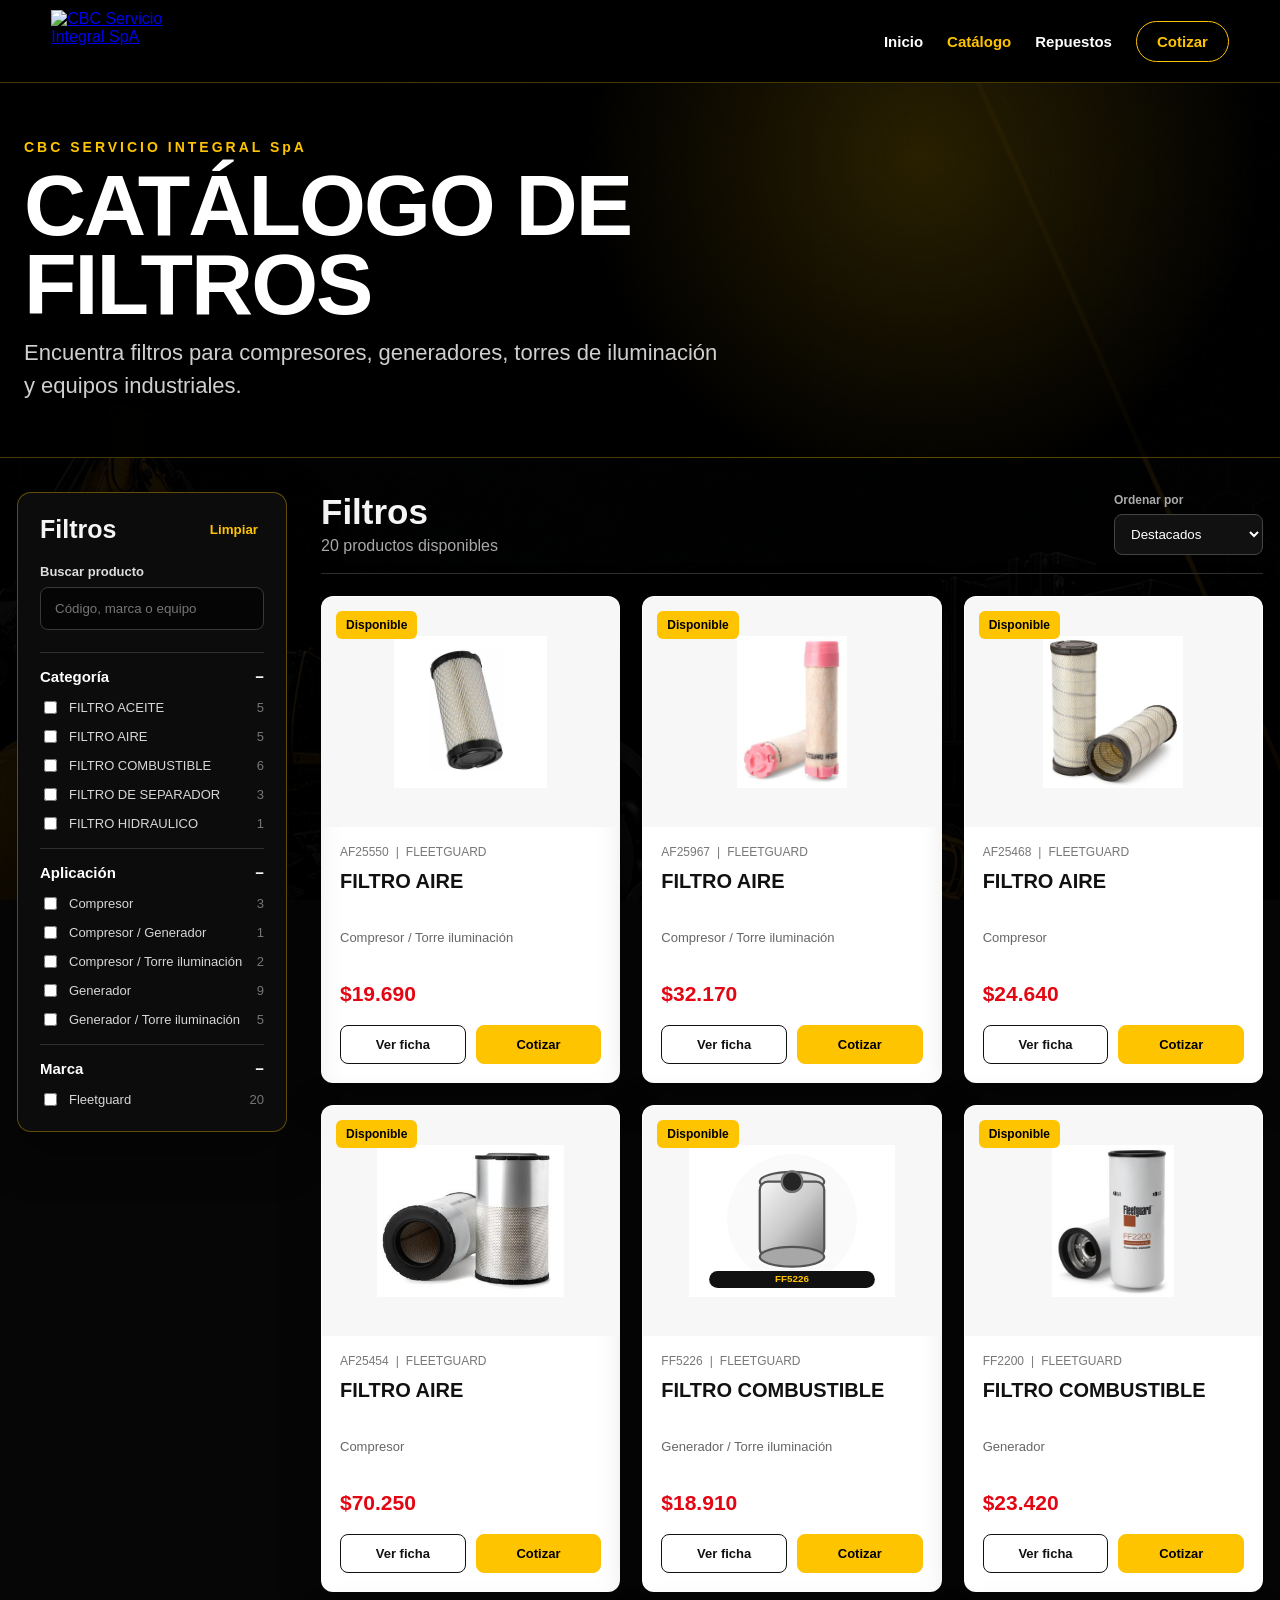
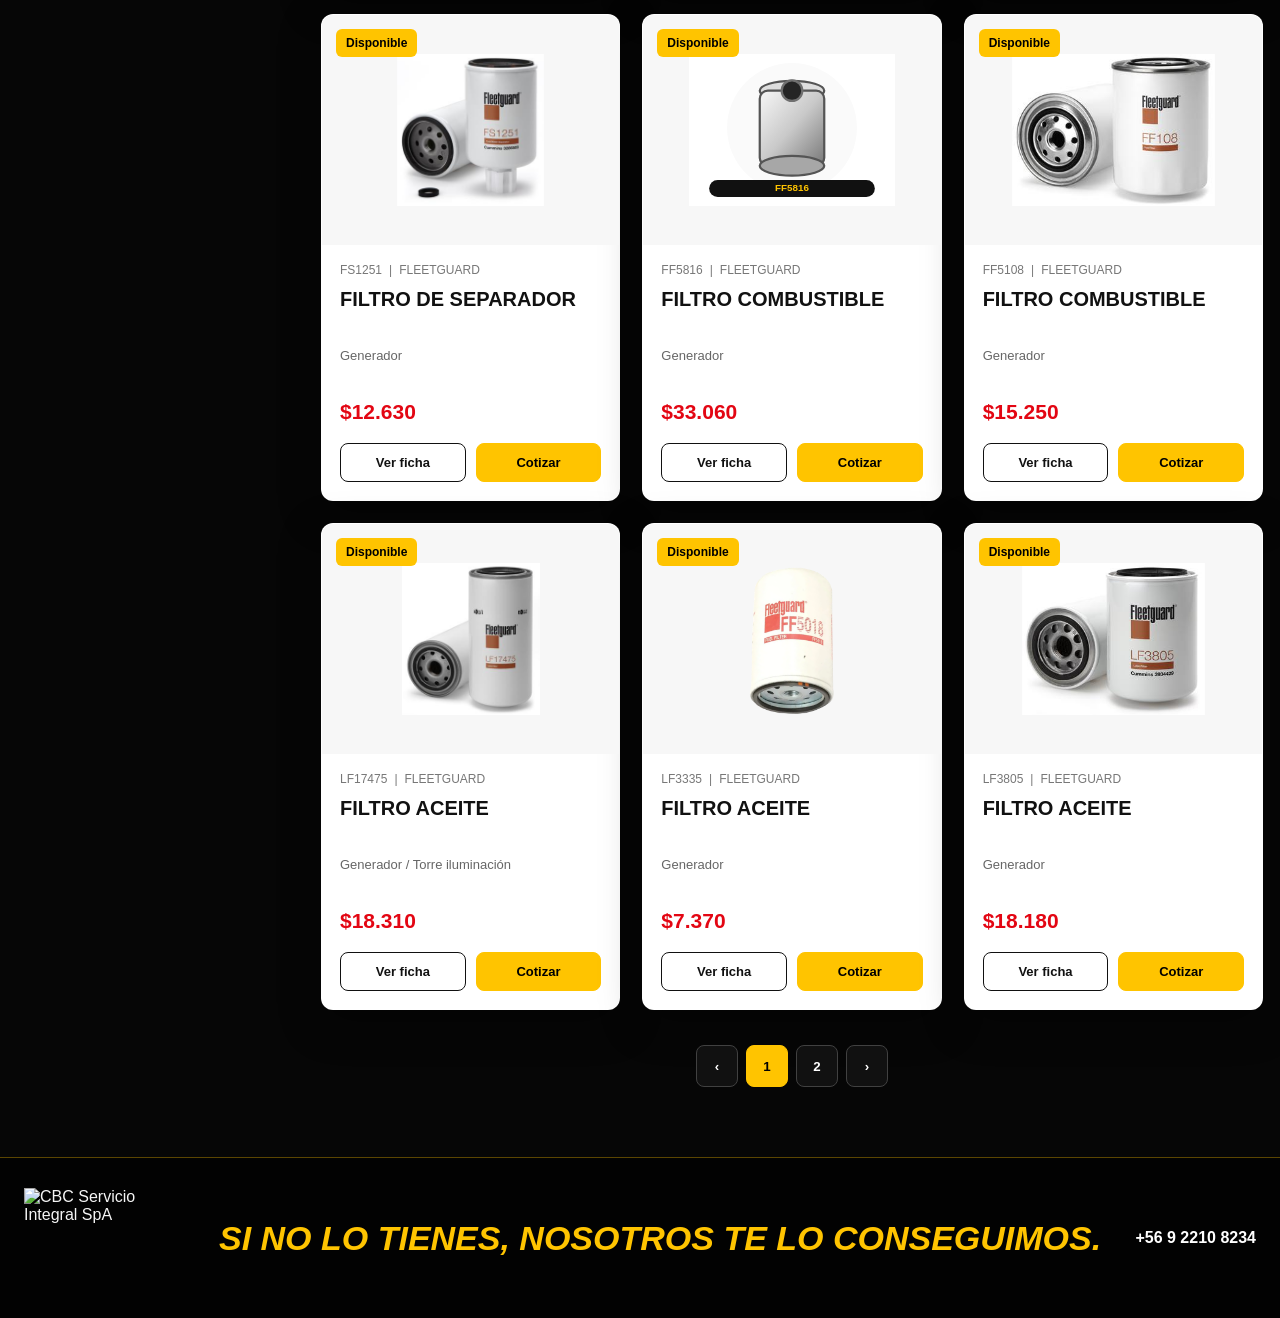
==== commit 3cd438a9: "acualizacion v2.0.1" ====
--- a/pages/catalogo.html
+++ b/pages/catalogo.html
@@ -17,9 +17,9 @@
       <a href="../index.html">Inicio</a>
       <a class="active" href="catalogo.html">Catálogo</a>
       <a href="repuestos.html">Repuestos</a>
-      <a href="tecnologia.html">Tecnología</a>
-      <a href="construccion.html">Construcción</a>
-      <a href="iluminacion.html">Iluminación</a>
+      
+      
+      
       <a class="quote-link" href="https://wa.me/56922108234?text=Hola%2C%20necesito%20una%20cotizaci%C3%B3n%20de%20CBC" target="_blank" rel="noopener">Cotizar</a>
     </nav>
   </header>
--- a/css/catalogo.css
+++ b/css/catalogo.css
@@ -1 +1,2 @@
-*{box-sizing:border-box}html{scroll-behavior:smooth}body{margin:0;background:#060606;color:#f5f5f5;font-family:Arial,Helvetica,sans-serif;background-image:linear-gradient(rgba(0,0,0,.86),rgba(0,0,0,.86)),url("../img/fondo-cbc.jpeg");background-size:cover;background-position:center;background-attachment:fixed}.site-header{position:sticky;top:0;z-index:50;min-height:82px;padding:10px clamp(16px,4vw,54px);display:flex;align-items:center;justify-content:space-between;gap:30px;background:rgba(0,0,0,.96);border-bottom:1px solid rgba(255,196,0,.28);backdrop-filter:blur(10px)}.brand img{display:block;width:155px;height:62px;object-fit:contain;object-position:left center}.main-nav{display:flex;align-items:center;gap:24px}.main-nav a{color:#fff;text-decoration:none;font-size:15px;font-weight:800;transition:.25s}.main-nav a:hover,.main-nav a.active{color:#ffc400}.main-nav .quote-link{border:1px solid #ffc400;border-radius:999px;padding:11px 20px;color:#ffc400}.menu-toggle{display:none;background:none;border:1px solid #ffc400;border-radius:8px;color:#ffc400;font-size:24px;padding:6px 11px}.catalog-hero{min-height:280px;display:flex;align-items:center;padding:55px max(24px,calc((100vw - 1380px)/2));background:radial-gradient(circle at 72% 20%,rgba(255,196,0,.16),transparent 35%),linear-gradient(90deg,rgba(0,0,0,.98),rgba(0,0,0,.62));border-bottom:1px solid rgba(255,196,0,.28)}.catalog-hero>div{max-width:820px}.eyebrow{color:#ffc400;font-size:14px;font-weight:900;letter-spacing:3px}.catalog-hero h1{margin:10px 0 12px;font-size:clamp(42px,7vw,86px);line-height:.92;color:#fff;letter-spacing:-2px}.catalog-hero p{max-width:700px;margin:0;color:#cfcfcf;font-size:clamp(16px,2vw,22px);line-height:1.5}.catalog-layout{width:min(1380px,calc(100% - 34px));margin:34px auto 70px;display:grid;grid-template-columns:270px minmax(0,1fr);gap:34px}.filters-panel{align-self:start;position:sticky;top:105px;background:rgba(13,13,13,.97);border:1px solid rgba(255,196,0,.35);border-radius:14px;padding:22px;box-shadow:0 18px 50px rgba(0,0,0,.42)}.filters-heading{display:flex;align-items:center;justify-content:space-between;margin-bottom:20px}.filters-heading h2{margin:0;font-size:25px}.filters-heading button{background:none;border:0;color:#ffc400;font-weight:800;cursor:pointer}.search-box{display:grid;gap:8px;margin-bottom:22px;color:#ddd;font-size:13px;font-weight:800}.search-box input{width:100%;background:#050505;border:1px solid #383838;border-radius:8px;color:#fff;padding:13px 14px;outline:none}.search-box input:focus{border-color:#ffc400;box-shadow:0 0 0 3px rgba(255,196,0,.12)}.filter-group{border-top:1px solid #2f2f2f;padding-top:15px;margin-top:15px}.filter-title{width:100%;display:flex;align-items:center;justify-content:space-between;background:none;border:0;color:#fff;font-size:15px;font-weight:900;padding:0 0 13px;cursor:pointer}.filter-options{display:grid;gap:10px}.filter-option{display:flex;align-items:center;justify-content:space-between;gap:10px;color:#d7d7d7;font-size:13px}.filter-option label{display:flex;gap:9px;align-items:center;cursor:pointer}.filter-option input{accent-color:#ffc400}.filter-count{color:#777}.catalog-toolbar{display:flex;align-items:end;justify-content:space-between;gap:20px;margin-bottom:22px;padding-bottom:18px;border-bottom:1px solid #2e2e2e}.catalog-toolbar h2{margin:0 0 5px;font-size:35px}.catalog-toolbar p{margin:0;color:#a9a9a9}.sort-control{display:grid;gap:7px;color:#aaa;font-size:12px;font-weight:800}.sort-control select{background:#111;border:1px solid #444;border-radius:8px;color:#fff;padding:11px 35px 11px 12px}.product-grid{display:grid;grid-template-columns:repeat(3,minmax(0,1fr));gap:22px}.product-card{background:#fff;color:#111;border-radius:12px;overflow:hidden;box-shadow:0 12px 40px rgba(0,0,0,.34);transition:transform .28s ease,box-shadow .28s ease;border:1px solid transparent}.product-card:hover{transform:translateY(-7px);box-shadow:0 20px 55px rgba(0,0,0,.55);border-color:#ffc400}.product-image-wrap{position:relative;aspect-ratio:1.24/1;background:#fff;display:grid;place-items:center;overflow:hidden}.product-image{width:100%;height:100%;object-fit:contain;padding:14px;transition:transform .35s ease}.product-card:hover .product-image{transform:scale(1.06)}.badge{position:absolute;z-index:2;left:14px;top:14px;padding:7px 10px;border-radius:6px;font-size:12px;font-weight:900}.badge-stock{background:#ffc400;color:#000}.product-content{padding:18px}.product-meta{margin:0 0 10px;color:#777;font-size:12px;text-transform:uppercase}.separator{margin:0 7px}.product-name{min-height:52px;margin:0;color:#111;font-size:20px;line-height:1.25;text-transform:uppercase}.product-application{min-height:36px;margin:8px 0 13px;color:#666;font-size:13px;line-height:1.35}.price-row{display:flex;align-items:center;gap:10px;min-height:32px;margin-bottom:15px}.current-price{color:#e30613;font-size:21px}.old-price{color:#777;font-size:14px}.product-actions{display:grid;grid-template-columns:1fr 1fr;gap:10px}.product-actions a{text-align:center;text-decoration:none;border-radius:8px;padding:11px 8px;font-size:13px;font-weight:900}.detail-button{border:1px solid #111;color:#111}.quote-button{background:#ffc400;color:#000;border:1px solid #ffc400}.pagination{display:flex;justify-content:center;flex-wrap:wrap;gap:8px;margin-top:35px}.pagination button{min-width:42px;height:42px;border-radius:8px;border:1px solid #414141;background:#111;color:#fff;font-weight:900;cursor:pointer}.pagination button.active,.pagination button:hover{background:#ffc400;color:#000;border-color:#ffc400}.empty-state{grid-column:1/-1;border:1px dashed #555;border-radius:12px;padding:45px;text-align:center;color:#aaa}.catalog-footer{min-height:160px;padding:30px max(24px,calc((100vw - 1380px)/2));display:grid;grid-template-columns:170px 1fr auto;align-items:center;gap:25px;background:#020202;border-top:1px solid rgba(255,196,0,.35)}.catalog-footer img{width:155px;height:100px;object-fit:contain}.catalog-footer p{margin:0;color:#ffc400;font-size:clamp(20px,3vw,34px);font-weight:900;font-style:italic;text-transform:uppercase}.catalog-footer a{color:#fff;text-decoration:none;font-weight:900}@media(max-width:1100px){.product-grid{grid-template-columns:repeat(2,minmax(0,1fr))}.main-nav{gap:14px}.main-nav a{font-size:13px}}@media(max-width:820px){.menu-toggle{display:block}.main-nav{display:none;position:absolute;top:82px;left:0;right:0;padding:20px;flex-direction:column;align-items:stretch;background:#050505;border-bottom:1px solid #ffc400}.main-nav.open{display:flex}.catalog-layout{grid-template-columns:1fr}.filters-panel{position:static}.filter-options{grid-template-columns:repeat(2,minmax(0,1fr))}.catalog-footer{grid-template-columns:1fr;text-align:center}.catalog-footer img{margin:auto}.catalog-footer a{font-size:18px}}@media(max-width:560px){.site-header{min-height:70px}.brand img{width:125px;height:50px}.main-nav{top:70px}.catalog-hero{min-height:230px;padding:38px 18px}.catalog-layout{width:min(100% - 20px,1380px);margin-top:20px;gap:20px}.filters-panel{padding:17px}.filter-options{grid-template-columns:1fr}.catalog-toolbar{align-items:stretch;flex-direction:column}.sort-control select{width:100%}.product-grid{grid-template-columns:1fr;gap:16px}.product-name{min-height:auto}.product-application{min-height:auto}.catalog-footer{padding:28px 18px}.product-actions{grid-template-columns:1fr}}@media(max-width:340px){.catalog-layout{width:100%;padding:0 7px}.product-content{padding:14px}.current-price{font-size:18px}}+*{box-sizing:border-box}html{scroll-behavior:smooth}body{margin:0;background:#060606;color:#f5f5f5;font-family:Arial,Helvetica,sans-serif;background-image:linear-gradient(rgba(0,0,0,.86),rgba(0,0,0,.86)),url("../img/fondo-cbc.jpeg");background-size:cover;background-position:center;background-attachment:fixed}.site-header{position:sticky;top:0;z-index:50;min-height:82px;padding:10px clamp(16px,4vw,54px);display:flex;align-items:center;justify-content:space-between;gap:30px;background:rgba(0,0,0,.96);border-bottom:1px solid rgba(255,196,0,.28);backdrop-filter:blur(10px)}.brand img{display:block;width:155px;height:62px;object-fit:contain;object-position:left center}.main-nav{display:flex;align-items:center;gap:24px}.main-nav a{color:#fff;text-decoration:none;font-size:15px;font-weight:800;transition:.25s}.main-nav a:hover,.main-nav a.active{color:#ffc400}.main-nav .quote-link{border:1px solid #ffc400;border-radius:999px;padding:11px 20px;color:#ffc400}.menu-toggle{display:none;background:none;border:1px solid #ffc400;border-radius:8px;color:#ffc400;font-size:24px;padding:6px 11px}.catalog-hero{min-height:280px;display:flex;align-items:center;padding:55px max(24px,calc((100vw - 1380px)/2));background:radial-gradient(circle at 72% 20%,rgba(255,196,0,.16),transparent 35%),linear-gradient(90deg,rgba(0,0,0,.98),rgba(0,0,0,.62));border-bottom:1px solid rgba(255,196,0,.28)}.catalog-hero>div{max-width:820px}.eyebrow{color:#ffc400;font-size:14px;font-weight:900;letter-spacing:3px}.catalog-hero h1{margin:10px 0 12px;font-size:clamp(42px,7vw,86px);line-height:.92;color:#fff;letter-spacing:-2px}.catalog-hero p{max-width:700px;margin:0;color:#cfcfcf;font-size:clamp(16px,2vw,22px);line-height:1.5}.catalog-layout{width:min(1380px,calc(100% - 34px));margin:34px auto 70px;display:grid;grid-template-columns:270px minmax(0,1fr);gap:34px}.filters-panel{align-self:start;position:sticky;top:105px;background:rgba(13,13,13,.97);border:1px solid rgba(255,196,0,.35);border-radius:14px;padding:22px;box-shadow:0 18px 50px rgba(0,0,0,.42)}.filters-heading{display:flex;align-items:center;justify-content:space-between;margin-bottom:20px}.filters-heading h2{margin:0;font-size:25px}.filters-heading button{background:none;border:0;color:#ffc400;font-weight:800;cursor:pointer}.search-box{display:grid;gap:8px;margin-bottom:22px;color:#ddd;font-size:13px;font-weight:800}.search-box input{width:100%;background:#050505;border:1px solid #383838;border-radius:8px;color:#fff;padding:13px 14px;outline:none}.search-box input:focus{border-color:#ffc400;box-shadow:0 0 0 3px rgba(255,196,0,.12)}.filter-group{border-top:1px solid #2f2f2f;padding-top:15px;margin-top:15px}.filter-title{width:100%;display:flex;align-items:center;justify-content:space-between;background:none;border:0;color:#fff;font-size:15px;font-weight:900;padding:0 0 13px;cursor:pointer}.filter-options{display:grid;gap:10px}.filter-option{display:flex;align-items:center;justify-content:space-between;gap:10px;color:#d7d7d7;font-size:13px}.filter-option label{display:flex;gap:9px;align-items:center;cursor:pointer}.filter-option input{accent-color:#ffc400}.filter-count{color:#777}.catalog-toolbar{display:flex;align-items:end;justify-content:space-between;gap:20px;margin-bottom:22px;padding-bottom:18px;border-bottom:1px solid #2e2e2e}.catalog-toolbar h2{margin:0 0 5px;font-size:35px}.catalog-toolbar p{margin:0;color:#a9a9a9}.sort-control{display:grid;gap:7px;color:#aaa;font-size:12px;font-weight:800}.sort-control select{background:#111;border:1px solid #444;border-radius:8px;color:#fff;padding:11px 35px 11px 12px}.product-grid{display:grid;grid-template-columns:repeat(3,minmax(0,1fr));gap:22px}.product-card{background:#fff;color:#111;border-radius:12px;overflow:hidden;box-shadow:0 12px 40px rgba(0,0,0,.34);transition:transform .28s ease,box-shadow .28s ease;border:1px solid transparent}.product-card:hover{transform:translateY(-7px);box-shadow:0 20px 55px rgba(0,0,0,.55);border-color:#ffc400}.product-image-wrap{position:relative;height:230px;background:#f7f7f7;display:flex;align-items:center;justify-content:center;overflow:hidden;padding:22px}.product-image{display:block;width:auto;height:auto;max-width:82%;max-height:82%;object-fit:contain;object-position:center;transition:transform .35s ease}.product-card:hover .product-image{transform:scale(1.04)}.badge{position:absolute;z-index:2;left:14px;top:14px;padding:7px 10px;border-radius:6px;font-size:12px;font-weight:900}.badge-stock{background:#ffc400;color:#000}.product-content{padding:18px}.product-meta{margin:0 0 10px;color:#777;font-size:12px;text-transform:uppercase}.separator{margin:0 7px}.product-name{min-height:52px;margin:0;color:#111;font-size:20px;line-height:1.25;text-transform:uppercase}.product-application{min-height:36px;margin:8px 0 13px;color:#666;font-size:13px;line-height:1.35}.price-row{display:flex;align-items:center;gap:10px;min-height:32px;margin-bottom:15px}.current-price{color:#e30613;font-size:21px}.old-price{color:#777;font-size:14px}.product-actions{display:grid;grid-template-columns:1fr 1fr;gap:10px}.product-actions a{text-align:center;text-decoration:none;border-radius:8px;padding:11px 8px;font-size:13px;font-weight:900}.detail-button{border:1px solid #111;color:#111}.quote-button{background:#ffc400;color:#000;border:1px solid #ffc400}.pagination{display:flex;justify-content:center;flex-wrap:wrap;gap:8px;margin-top:35px}.pagination button{min-width:42px;height:42px;border-radius:8px;border:1px solid #414141;background:#111;color:#fff;font-weight:900;cursor:pointer}.pagination button.active,.pagination button:hover{background:#ffc400;color:#000;border-color:#ffc400}.empty-state{grid-column:1/-1;border:1px dashed #555;border-radius:12px;padding:45px;text-align:center;color:#aaa}.catalog-footer{min-height:160px;padding:30px max(24px,calc((100vw - 1380px)/2));display:grid;grid-template-columns:170px 1fr auto;align-items:center;gap:25px;background:#020202;border-top:1px solid rgba(255,196,0,.35)}.catalog-footer img{width:155px;height:100px;object-fit:contain}.catalog-footer p{margin:0;color:#ffc400;font-size:clamp(20px,3vw,34px);font-weight:900;font-style:italic;text-transform:uppercase}.catalog-footer a{color:#fff;text-decoration:none;font-weight:900}@media(max-width:1100px){.product-grid{grid-template-columns:repeat(2,minmax(0,1fr))}.main-nav{gap:14px}.main-nav a{font-size:13px}}@media(max-width:820px){.menu-toggle{display:block}.main-nav{display:none;position:absolute;top:82px;left:0;right:0;padding:20px;flex-direction:column;align-items:stretch;background:#050505;border-bottom:1px solid #ffc400}.main-nav.open{display:flex}.catalog-layout{grid-template-columns:1fr}.filters-panel{position:static}.filter-options{grid-template-columns:repeat(2,minmax(0,1fr))}.catalog-footer{grid-template-columns:1fr;text-align:center}.catalog-footer img{margin:auto}.catalog-footer a{font-size:18px}}@media(max-width:560px){.site-header{min-height:70px}.brand img{width:125px;height:50px}.main-nav{top:70px}.catalog-hero{min-height:230px;padding:38px 18px}.catalog-layout{width:min(100% - 20px,1380px);margin-top:20px;gap:20px}.filters-panel{padding:17px}.filter-options{grid-template-columns:1fr}.catalog-toolbar{align-items:stretch;flex-direction:column}.sort-control select{width:100%}.product-grid{grid-template-columns:1fr;gap:16px}.product-name{min-height:auto}.product-application{min-height:auto}.catalog-footer{padding:28px 18px}.product-actions{grid-template-columns:1fr}}@media(max-width:340px){.catalog-layout{width:100%;padding:0 7px}.product-content{padding:14px}.current-price{font-size:18px}}
+@media(max-width:560px){.product-image-wrap{height:210px;padding:20px}.product-image{max-width:78%;max-height:78%}}
